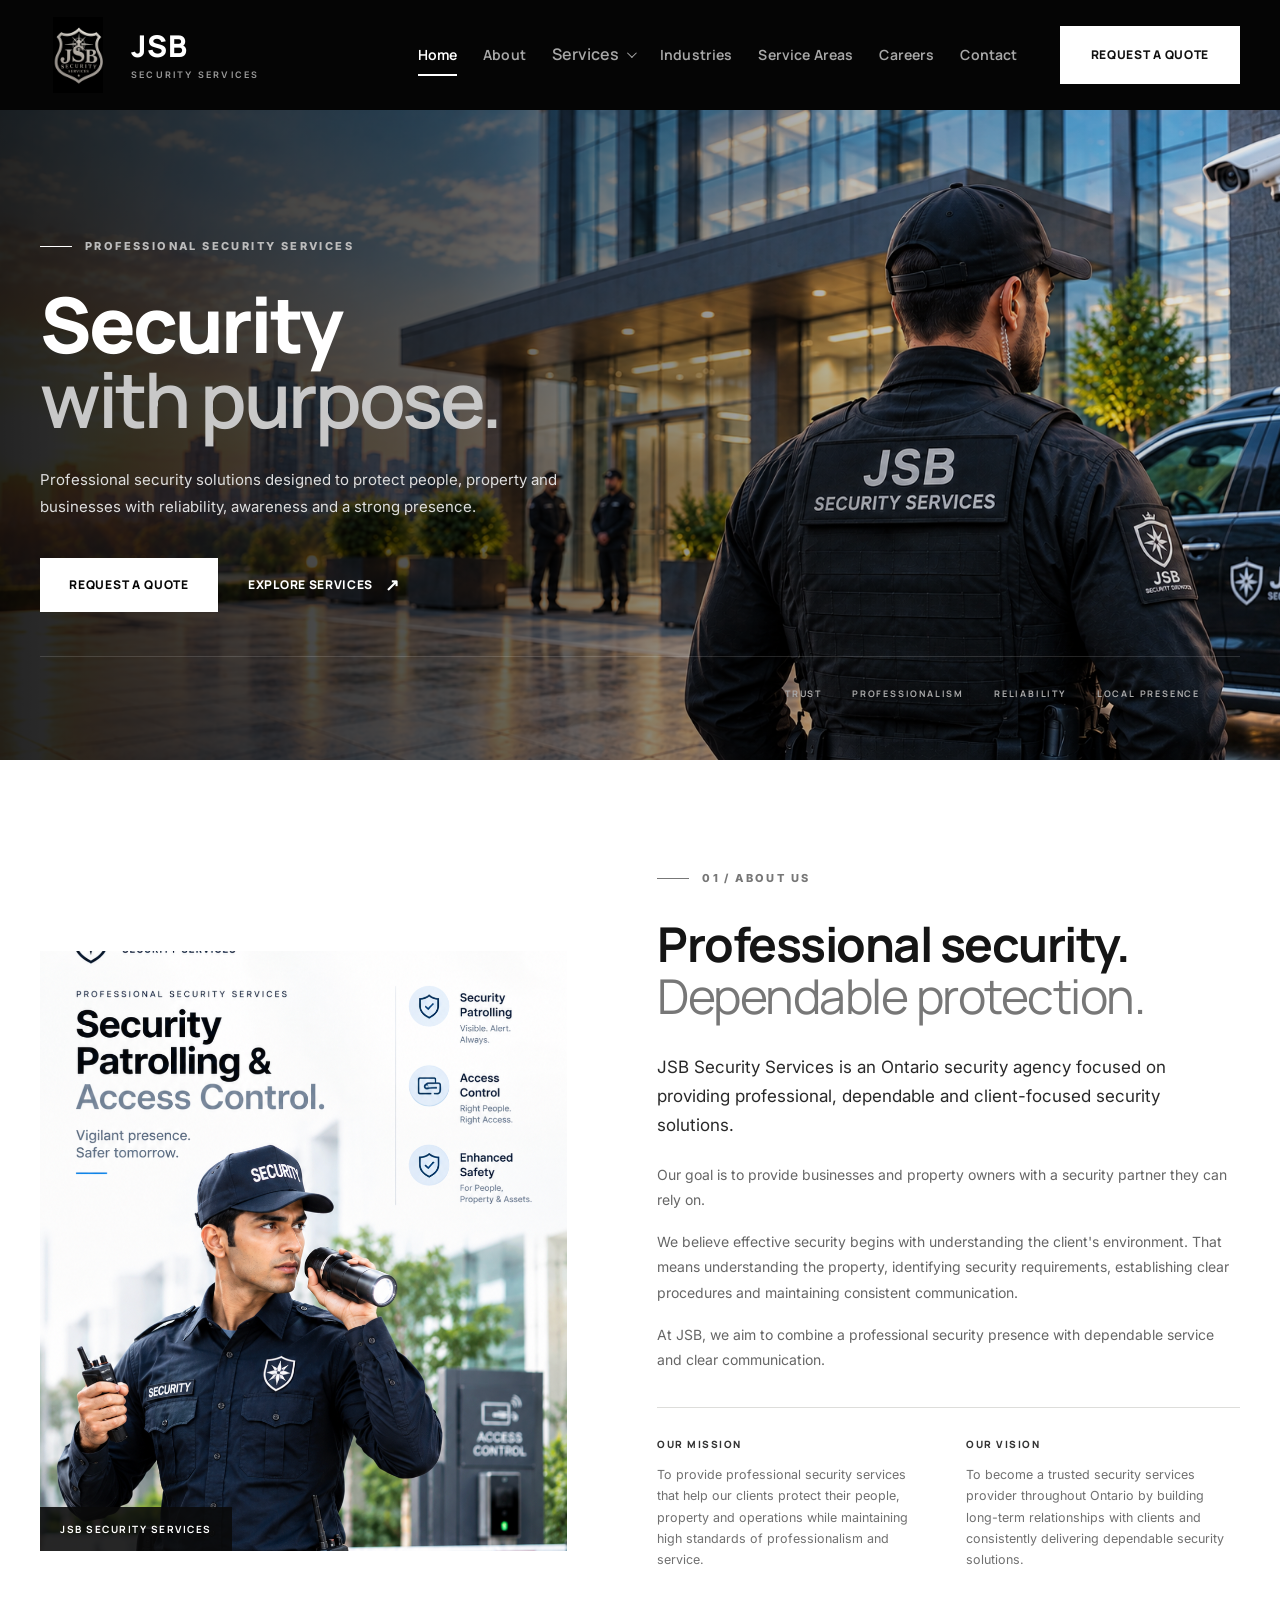
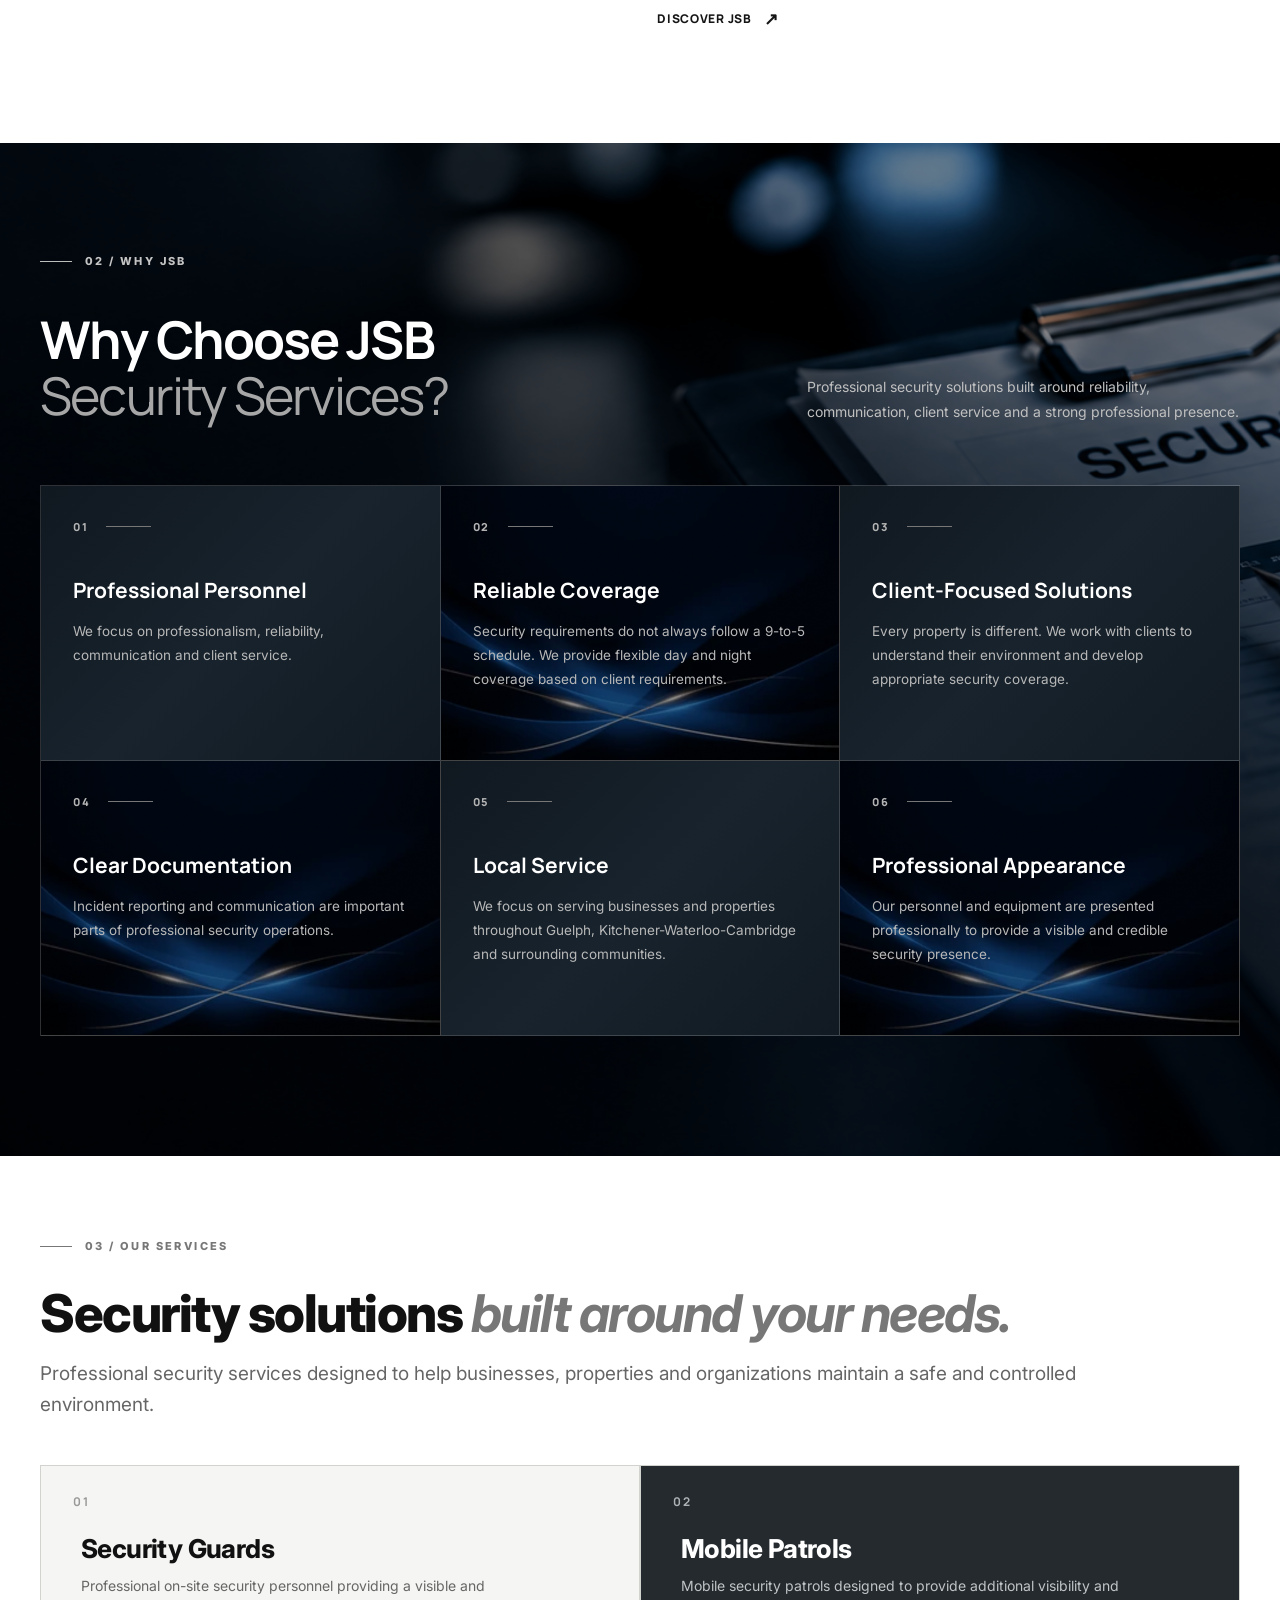
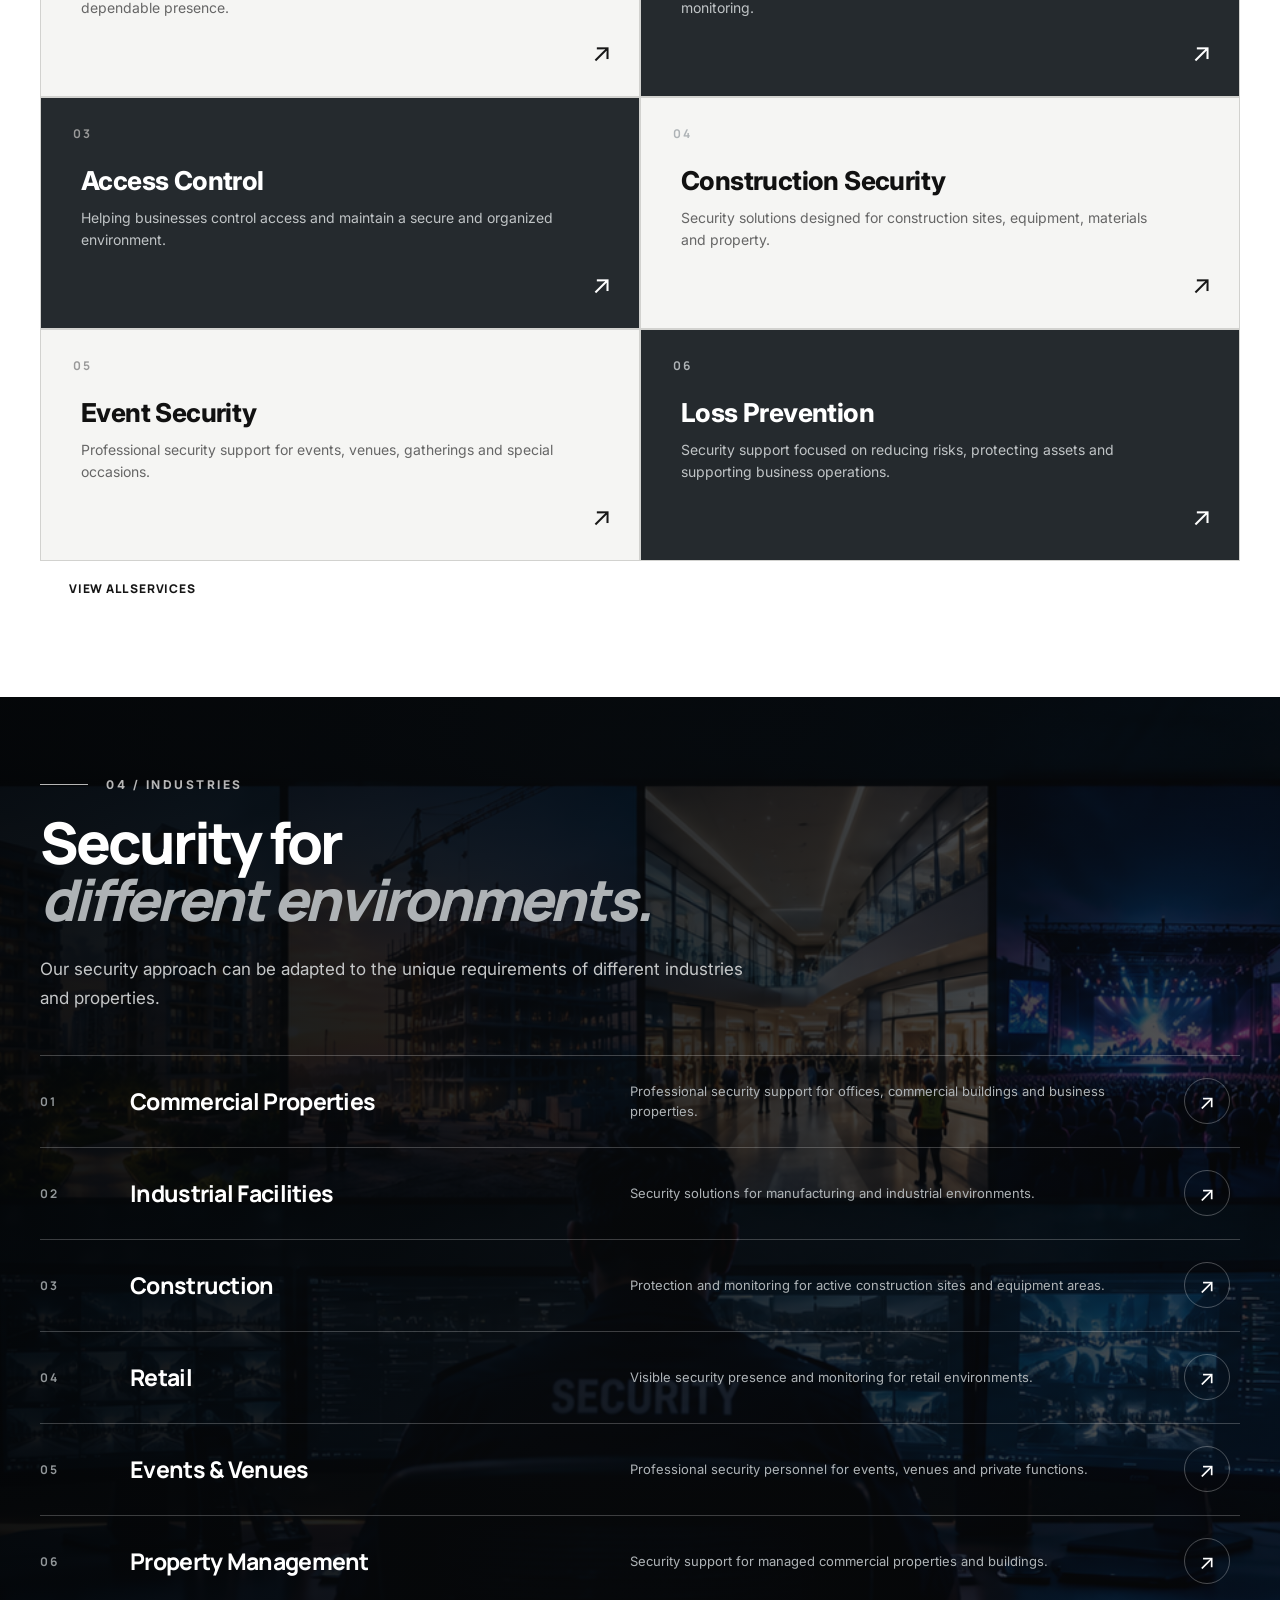
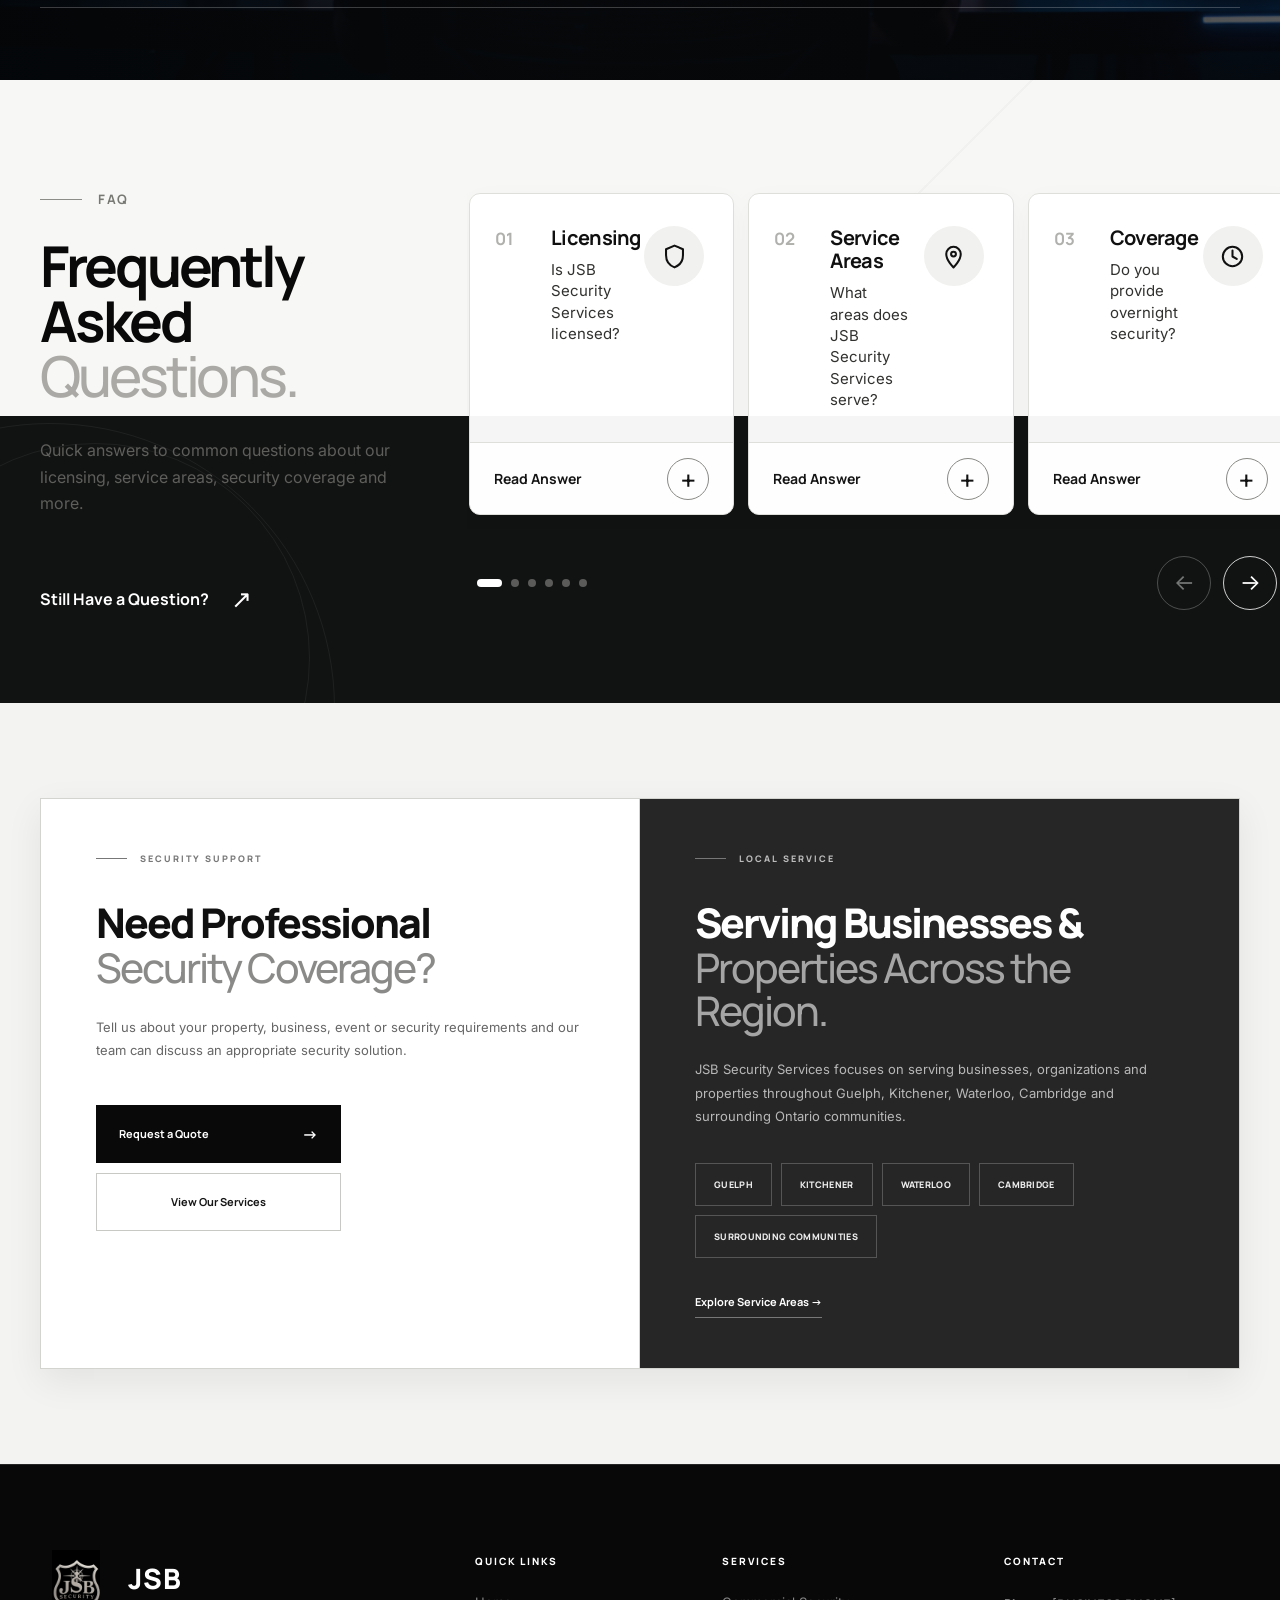
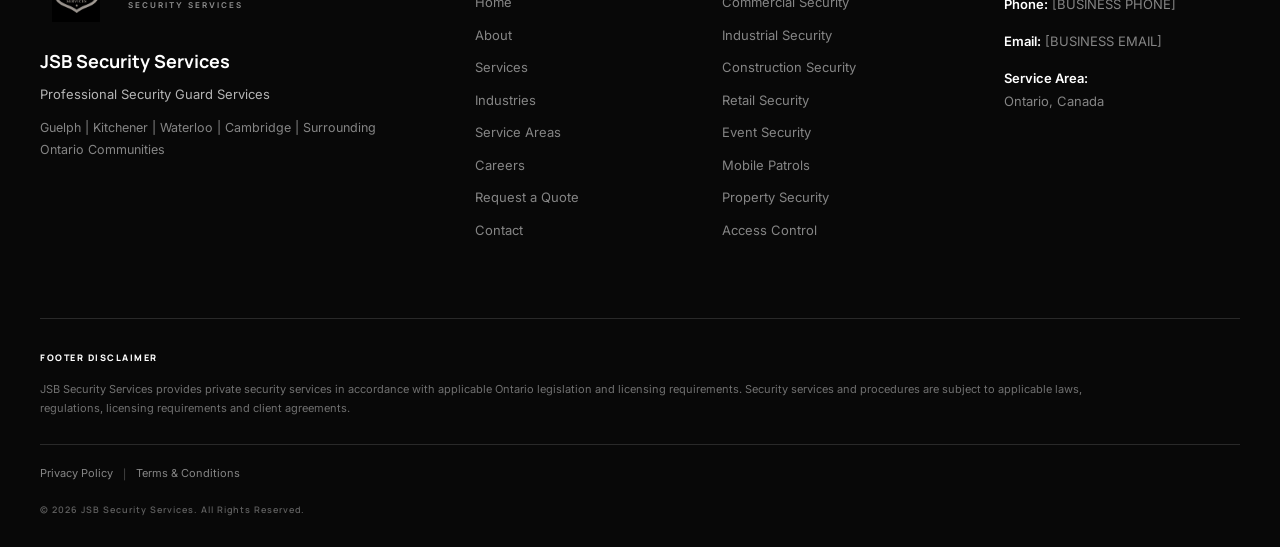
==== frontend/index.html @ 6f99d8d1 "Initial JSB Security Services website" ====
<!DOCTYPE html>
<html lang="en">
<head>
    <meta charset="UTF-8">
    <meta name="viewport" content="width=device-width, initial-scale=1.0">

    <title>JSB Security Services | Professional Security Solutions</title>

    <meta name="description"
        content="JSB Security Services provides professional, dependable and client-focused security solutions across Ontario.">

    <!-- Google Fonts -->
    <link rel="preconnect" href="https://fonts.googleapis.com">
    <link rel="preconnect" href="https://fonts.gstatic.com" crossorigin>

    <link href="https://fonts.googleapis.com/css2?family=Inter:wght@400;500;600;700&family=Manrope:wght@400;500;600;700;800&display=swap"
        rel="stylesheet">

    <!-- Main CSS -->
    <link rel="stylesheet" href="css/style.css">
</head>

<body class="home-page">

<!-- =========================================================
     HEADER
========================================================= -->

<header class="site-header">
    <div class="header-inner">

        <a href="index.html" class="brand">

            <img
                src="../Logo.jpeg"
                alt="JSB Security Services"
                class="brand-logo"
            >

            <div class="brand-copy">
                <strong>JSB</strong>
                <span>SECURITY SERVICES</span>
            </div>

        </a>

        <nav class="navigation">

            <a href="index.html" class="nav-link active">
                Home
            </a>

            <a href="about.html" class="nav-link">
                About
            </a>

            
<!-- =========================================
     SERVICES MEGA MENU — COMPLETE
========================================= -->
<div class="nav-services-mega" id="servicesMega">

    <button
        class="nav-link nav-services-trigger"
        id="servicesMegaTrigger"
        type="button"
        aria-expanded="false"
        aria-controls="servicesMegaMenu"
    >
        Services
        <span class="nav-services-chevron"></span>
    </button>

    <div
        class="services-mega-menu"
        id="servicesMegaMenu"
    >
        <div class="services-mega-inner">

            <!-- LEFT -->
            <div class="services-mega-list">

                <div class="services-mega-label">
                    OUR SERVICES
                </div>

                <a href="services.html#security-guards"
                   class="services-mega-item active"
                   data-service="guards">
                    Security Guards
                </a>

                <a href="services.html#mobile-patrol"
                   class="services-mega-item"
                   data-service="mobile">
                    Mobile Patrol
                </a>

                <a href="services.html#access-control"
                   class="services-mega-item"
                   data-service="access">
                    Access Control
                </a>

                <a href="services.html#cctv-monitoring"
                   class="services-mega-item"
                   data-service="cctv">
                    CCTV / Monitoring
                </a>

                <a href="services.html#loss-prevention"
                   class="services-mega-item"
                   data-service="loss">
                    Loss Prevention
                </a>

                <a href="services.html#construction-security"
                   class="services-mega-item"
                   data-service="construction">
                    Construction / Site Security
                </a>

                <a href="services.html#event-security"
                   class="services-mega-item"
                   data-service="event">
                    Event Security
                </a>

                <a href="services.html#commercial-industrial-security"
                   class="services-mega-item"
                   data-service="commercial">
                    Commercial / Industrial Security
                </a>

            </div>


            <!-- CENTER -->
            <div class="services-mega-details">

                <div class="services-mega-label">
                    EXPLORE
                </div>

                <a href="services.html#security-guards"
                   class="services-mega-title"
                   id="megaServiceTitleLink">

                    <span id="megaServiceTitle">
                        Security Guards
                    </span>

                    <b>→</b>
                </a>

                <p id="megaServiceDescription">
                    Professional on-site security personnel focused on
                    visibility, access awareness, incident reporting,
                    and a calm, professional presence.
                </p>

                <div class="services-mega-tags"
                     id="megaServiceTags">

                    <span>On-Site Security</span>
                    <span>Visibility</span>
                    <span>Incident Reporting</span>

                </div>

                <a href="services.html#security-guards"
                   class="services-mega-learn"
                   id="megaServiceLearn">

                    Learn More
                    <span>↗</span>

                </a>

            </div>


            <!-- RIGHT IMAGE -->
            <div class="services-mega-visual">

                <img
                    src="../guard.png"
                    alt="Security Guards"
                    id="megaServiceImage"
                    class="services-mega-image"
                >

                <div class="services-mega-image-shade"></div>

                <div class="services-mega-image-number"
                     id="megaServiceNumber">
                    01
                </div>

                <div class="services-mega-image-info">

                    <span>JSB SECURITY SERVICES</span>

                    <strong id="megaServiceImageTitle">
                        Security Guards
                    </strong>

                </div>

            </div>

        </div>
    </div>
</div>
            <a href="industries.html" class="nav-link">
                Industries
            </a>

            <a href="service-areas.html" class="nav-link">
                Service Areas
            </a>

            <a href="careers.html" class="nav-link">
                Careers
            </a>

            <a href="contact.html" class="nav-link">
                Contact
            </a>

        </nav>

        <a href="contact.html" class="quote-button">
            REQUEST A QUOTE
        </a>

    </div>
</header>


<!-- =========================================================
     HERO
========================================================= -->

<section
    class="hero"
    style="
        background-image: url('../Hero1%20img%20.png');
        background-size: cover;
        background-position: center center;
        background-repeat: no-repeat;
    "
>

    <div class="hero-overlay"></div>

    <div class="hero-content container">

        <div class="eyebrow light">
            <span></span>
            PROFESSIONAL SECURITY SERVICES
        </div>

        <h1>
            Security <em>with purpose.</em>
        </h1>

        <p class="hero-text">
            Professional security solutions designed to protect
            people, property and businesses with reliability,
            awareness and a strong presence.
        </p>

        <div class="hero-actions">

            <a href="contact.html" class="button button-white">
                Request a Quote
            </a>

            <a href="services.html" class="text-link light-link">
                Explore Services
                <span>↗</span>
            </a>

        </div>

    </div>

    <div class="hero-meta">

        <span>TRUST</span>
        <span>PROFESSIONALISM</span>
        <span>RELIABILITY</span>
        <span>LOCAL PRESENCE</span>

    </div>

</section>


<!-- =========================================================
     ABOUT JSB
========================================================= -->

<section class="home-about">

    <div class="container">

        <div class="home-about-grid">

            <!-- LEFT IMAGE -->

            <div class="home-about-image">

                <img
                    src="../about1 img.png"
                    alt="JSB Security Services professional security team"
                >

                <div class="about-image-label">
                    JSB SECURITY SERVICES
                </div>

            </div>


            <!-- RIGHT CONTENT -->

            <div class="home-about-content">

                <div class="eyebrow dark">
                    <span></span>
                    01 / ABOUT US
                </div>

                <h2>
                    Professional security.
                    <em>Dependable protection.</em>
                </h2>

                <p class="about-lead">
                    JSB Security Services is an Ontario security
                    agency focused on providing professional,
                    dependable and client-focused security solutions.
                </p>

                <p>
                    Our goal is to provide businesses and property
                    owners with a security partner they can rely on.
                </p>

                <p>
                    We believe effective security begins with
                    understanding the client's environment. That means
                    understanding the property, identifying security
                    requirements, establishing clear procedures and
                    maintaining consistent communication.
                </p>

                <p>
                    At JSB, we aim to combine a professional security
                    presence with dependable service and clear
                    communication.
                </p>


                <div class="about-details">

                    <div class="about-detail">

                        <span>OUR MISSION</span>

                        <p>
                            To provide professional security services
                            that help our clients protect their people,
                            property and operations while maintaining
                            high standards of professionalism and service.
                        </p>

                    </div>


                    <div class="about-detail">

                        <span>OUR VISION</span>

                        <p>
                            To become a trusted security services
                            provider throughout Ontario by building
                            long-term relationships with clients and
                            consistently delivering dependable security
                            solutions.
                        </p>

                    </div>

                </div>


                <a href="about.html" class="text-link dark-link">
                    Discover JSB
                    <span>↗</span>
                </a>

            </div>

        </div>

    </div>

</section>


<!-- =========================================================
     WHY CHOOSE JSB
========================================================= -->

<!-- =========================================================
     WHY JSB
========================================================= -->

<section class="why-jsb">

    <!-- Background image -->
    <div class="why-jsb-bg"></div>

    <!-- Dark overlay -->
    <div class="why-jsb-overlay"></div>

    <div class="container why-jsb-content">

        <!-- SECTION LABEL -->

        <div class="eyebrow dark">
            <span></span>
            02 / WHY JSB
        </div>


        <!-- SECTION HEADING -->

        <div class="why-jsb-heading">

            <div>
                <h2>
                    Why Choose JSB
                    <em>Security Services?</em>
                </h2>
            </div>

            <p>
                Professional security solutions built around
                reliability, communication, client service and
                a strong professional presence.
            </p>

        </div>


        <!-- WHY JSB CARDS -->

        <div class="why-jsb-grid">

            <div class="why-jsb-card">
                <div class="why-jsb-card-top">
                    <span class="why-jsb-number">01</span>
                    <span class="why-jsb-line"></span>
                </div>

                <h3>Professional Personnel</h3>

                <p>
                    We focus on professionalism, reliability,
                    communication and client service.
                </p>
            </div>


            <div class="why-jsb-card">
                <div class="why-jsb-card-top">
                    <span class="why-jsb-number">02</span>
                    <span class="why-jsb-line"></span>
                </div>

                <h3>Reliable Coverage</h3>

                <p>
                    Security requirements do not always follow
                    a 9-to-5 schedule. We provide flexible day
                    and night coverage based on client requirements.
                </p>
            </div>


            <div class="why-jsb-card">
                <div class="why-jsb-card-top">
                    <span class="why-jsb-number">03</span>
                    <span class="why-jsb-line"></span>
                </div>

                <h3>Client-Focused Solutions</h3>

                <p>
                    Every property is different. We work with
                    clients to understand their environment and
                    develop appropriate security coverage.
                </p>
            </div>


            <div class="why-jsb-card">
                <div class="why-jsb-card-top">
                    <span class="why-jsb-number">04</span>
                    <span class="why-jsb-line"></span>
                </div>

                <h3>Clear Documentation</h3>

                <p>
                    Incident reporting and communication are
                    important parts of professional security
                    operations.
                </p>
            </div>


            <div class="why-jsb-card">
                <div class="why-jsb-card-top">
                    <span class="why-jsb-number">05</span>
                    <span class="why-jsb-line"></span>
                </div>

                <h3>Local Service</h3>

                <p>
                    We focus on serving businesses and properties
                    throughout Guelph, Kitchener-Waterloo-Cambridge
                    and surrounding communities.
                </p>
            </div>


            <div class="why-jsb-card">
                <div class="why-jsb-card-top">
                    <span class="why-jsb-number">06</span>
                    <span class="why-jsb-line"></span>
                </div>

                <h3>Professional Appearance</h3>

                <p>
                    Our personnel and equipment are presented
                    professionally to provide a visible and
                    credible security presence.
                </p>
            </div>

        </div>

    </div>

</section>
<!-- =========================================================
     SERVICES
========================================================= -->

<section class="services section">

    <div class="container">

        <div class="eyebrow dark">
            <span></span>
            03 / OUR SERVICES
        </div>


        <div class="section-heading">

            <h2>
                Security solutions
                <em>built around your needs.</em>
            </h2>

            <p>
                Professional security services designed to help
                businesses, properties and organizations maintain
                a safe and controlled environment.
            </p>

        </div>


        <div class="services-list">


            <!-- SERVICE 01 -->

            <a href="services.html" class="service-row">

                <div class="service-number">
                    01
                </div>

                <div class="service-content">

                    <h3>
                        Security Guards
                    </h3>

                    <p>
                        Professional on-site security personnel
                        providing a visible and dependable presence.
                    </p>

                </div>

                <div class="service-arrow">
                    ↗
                </div>

            </a>


            <!-- SERVICE 02 -->

            <a href="services.html" class="service-row">

                <div class="service-number">
                    02
                </div>

                <div class="service-content">

                    <h3>
                        Mobile Patrols
                    </h3>

                    <p>
                        Mobile security patrols designed to provide
                        additional visibility and monitoring.
                    </p>

                </div>

                <div class="service-arrow">
                    ↗
                </div>

            </a>


            <!-- SERVICE 03 -->

            <a href="services.html" class="service-row">

                <div class="service-number">
                    03
                </div>

                <div class="service-content">

                    <h3>
                        Access Control
                    </h3>

                    <p>
                        Helping businesses control access and maintain
                        a secure and organized environment.
                    </p>

                </div>

                <div class="service-arrow">
                    ↗
                </div>

            </a>


            <!-- SERVICE 04 -->

            <a href="services.html" class="service-row">

                <div class="service-number">
                    04
                </div>

                <div class="service-content">

                    <h3>
                        Construction Security
                    </h3>

                    <p>
                        Security solutions designed for construction
                        sites, equipment, materials and property.
                    </p>

                </div>

                <div class="service-arrow">
                    ↗
                </div>

            </a>


            <!-- SERVICE 05 -->

            <a href="services.html" class="service-row">

                <div class="service-number">
                    05
                </div>

                <div class="service-content">

                    <h3>
                        Event Security
                    </h3>

                    <p>
                        Professional security support for events,
                        venues, gatherings and special occasions.
                    </p>

                </div>

                <div class="service-arrow">
                    ↗
                </div>

            </a>


            <!-- SERVICE 06 -->

            <a href="services.html" class="service-row">

                <div class="service-number">
                    06
                </div>

                <div class="service-content">

                    <h3>
                        Loss Prevention
                    </h3>

                    <p>
                        Security support focused on reducing risks,
                        protecting assets and supporting business
                        operations.
                    </p>

                </div>

                <div class="service-arrow">
                    ↗
                </div>

            </a>


        </div>


        <div class="services-bottom">

            <a href="services.html" class="button button-dark">
                View All Services
            </a>

        </div>

    </div>

</section>


<!-- =========================================================
     INDUSTRIES
========================================================= -->

<!-- =========================================================
     INDUSTRIES
========================================================= -->

<section class="industries-premium">

    <div class="industries-premium-bg"></div>
    <div class="industries-premium-overlay"></div>

    <div class="container industries-premium-content">

        <!-- TOP INTRO -->

        <div class="industries-premium-intro">

            <div class="eyebrow industries-premium-eyebrow">
                <span></span>
                04 / INDUSTRIES
            </div>

            <h2>
                Security for
                <em>different environments.</em>
            </h2>

            <p>
                Our security approach can be adapted to the unique
                requirements of different industries and properties.
            </p>

        </div>


        <!-- INDUSTRY ROWS -->

        <div class="industries-premium-list">

            <!-- 01 -->

            <a href="industries.html" class="industry-premium-row">

                <span class="industry-premium-number">01</span>

                <div class="industry-premium-main">
                    <h3>Commercial Properties</h3>

                    <p>
                        Professional security support for offices,
                        commercial buildings and business properties.
                    </p>
                </div>

                <span class="industry-premium-arrow">↗</span>

            </a>


            <!-- 02 -->

            <a href="industries.html" class="industry-premium-row">

                <span class="industry-premium-number">02</span>

                <div class="industry-premium-main">
                    <h3>Industrial Facilities</h3>

                    <p>
                        Security solutions for manufacturing and
                        industrial environments.
                    </p>
                </div>

                <span class="industry-premium-arrow">↗</span>

            </a>


            <!-- 03 -->

            <a href="industries.html" class="industry-premium-row">

                <span class="industry-premium-number">03</span>

                <div class="industry-premium-main">
                    <h3>Construction</h3>

                    <p>
                        Protection and monitoring for active
                        construction sites and equipment areas.
                    </p>
                </div>

                <span class="industry-premium-arrow">↗</span>

            </a>


            <!-- 04 -->

            <a href="industries.html" class="industry-premium-row">

                <span class="industry-premium-number">04</span>

                <div class="industry-premium-main">
                    <h3>Retail</h3>

                    <p>
                        Visible security presence and monitoring
                        for retail environments.
                    </p>
                </div>

                <span class="industry-premium-arrow">↗</span>

            </a>


            <!-- 05 -->

            <a href="industries.html" class="industry-premium-row">

                <span class="industry-premium-number">05</span>

                <div class="industry-premium-main">
                    <h3>Events &amp; Venues</h3>

                    <p>
                        Professional security personnel for events,
                        venues and private functions.
                    </p>
                </div>

                <span class="industry-premium-arrow">↗</span>

            </a>


            <!-- 06 -->

            <a href="industries.html" class="industry-premium-row">

                <span class="industry-premium-number">06</span>

                <div class="industry-premium-main">
                    <h3>Property Management</h3>

                    <p>
                        Security support for managed commercial
                        properties and buildings.
                    </p>
                </div>

                <span class="industry-premium-arrow">↗</span>

            </a>

        </div>

    </div>

</section>

<!-- =========================================================
     FAQ SECTION
========================================================= -->

<section class="home-faq-section" id="faq">

    <!-- Decorative background -->
    <div class="home-faq-bg-line home-faq-bg-line-one"></div>
    <div class="home-faq-bg-line home-faq-bg-line-two"></div>

    <div class="container home-faq-layout">


        <!-- =================================================
             LEFT CONTENT
        ================================================== -->

        <div class="home-faq-intro">

            <div class="home-faq-eyebrow">
                <span></span>
                FAQ
            </div>

            <h2>
                Frequently Asked
                <em>Questions.</em>
            </h2>

            <p>
                Quick answers to common questions about our licensing,
                service areas, security coverage and more.
            </p>

            <a href="contact.html" class="home-faq-contact-link">
                Still Have a Question?
                <span>↗</span>
            </a>

        </div>


        <!-- =================================================
             RIGHT FAQ SLIDER
        ================================================== -->

        <div class="home-faq-content">

            <div class="home-faq-viewport">

                <div class="home-faq-track" id="homeFaqTrack">


                    <!-- ================= FAQ 01 ================= -->

                    <article class="home-faq-card">

                        <div class="home-faq-card-top">

                            <span class="home-faq-number">
                                01
                            </span>

                            <div class="home-faq-title-wrap">

                                <h3>Licensing</h3>

                                <p>
                                    Is JSB Security Services licensed?
                                </p>

                            </div>

                            <div class="home-faq-icon">

                                <svg viewBox="0 0 24 24" aria-hidden="true">
                                    <path d="M12 3L19 6V11C19 15.5 16.2 19.4 12 21C7.8 19.4 5 15.5 5 11V6L12 3Z"/>
                                </svg>

                            </div>

                        </div>


                        <div class="home-faq-answer">

                            <p>
                                Yes. JSB Security Services operates as an
                                Ontario-licensed security agency.
                            </p>

                            <div class="home-faq-note">

                                <span>i</span>

                                <em>
                                    Current agency licence information will be
                                    added after the exact licence details have
                                    been verified.
                                </em>

                            </div>

                        </div>


                        <button
                            class="home-faq-toggle"
                            type="button"
                            aria-expanded="false"
                        >
                            <span>Read Answer</span>
                            <b>+</b>
                        </button>

                    </article>



                    <!-- ================= FAQ 02 ================= -->

                    <article class="home-faq-card">

                        <div class="home-faq-card-top">

                            <span class="home-faq-number">
                                02
                            </span>

                            <div class="home-faq-title-wrap">

                                <h3>Service Areas</h3>

                                <p>
                                    What areas does JSB Security Services serve?
                                </p>

                            </div>

                            <div class="home-faq-icon">

                                <svg viewBox="0 0 24 24" aria-hidden="true">
                                    <path d="M12 21S18 15.5 18 10A6 6 0 1 0 6 10C6 15.5 12 21 12 21Z"/>
                                    <circle cx="12" cy="10" r="2"/>
                                </svg>

                            </div>

                        </div>


                        <div class="home-faq-answer">

                            <p>
                                We primarily serve Guelph,
                                Kitchener-Waterloo-Cambridge and surrounding
                                communities, with additional locations
                                considered based on requirements and availability.
                            </p>

                        </div>


                        <button
                            class="home-faq-toggle"
                            type="button"
                            aria-expanded="false"
                        >
                            <span>Read Answer</span>
                            <b>+</b>
                        </button>

                    </article>



                    <!-- ================= FAQ 03 ================= -->

                    <article class="home-faq-card">

                        <div class="home-faq-card-top">

                            <span class="home-faq-number">
                                03
                            </span>

                            <div class="home-faq-title-wrap">

                                <h3>Coverage</h3>

                                <p>
                                    Do you provide overnight security?
                                </p>

                            </div>

                            <div class="home-faq-icon">

                                <svg viewBox="0 0 24 24" aria-hidden="true">
                                    <circle cx="12" cy="12" r="8"/>
                                    <path d="M12 7V12L15.5 14"/>
                                </svg>

                            </div>

                        </div>


                        <div class="home-faq-answer">

                            <p>
                                Yes. Day and overnight security coverage can
                                be arranged based on the client's requirements.
                            </p>

                        </div>


                        <button
                            class="home-faq-toggle"
                            type="button"
                            aria-expanded="false"
                        >
                            <span>Read Answer</span>
                            <b>+</b>
                        </button>

                    </article>



                    <!-- ================= FAQ 04 ================= -->

                    <article class="home-faq-card">

                        <div class="home-faq-card-top">

                            <span class="home-faq-number">
                                04
                            </span>

                            <div class="home-faq-title-wrap">

                                <h3>Construction</h3>

                                <p>
                                    Can JSB provide security for a construction site?
                                </p>

                            </div>

                            <div class="home-faq-icon">

                                <svg viewBox="0 0 24 24" aria-hidden="true">
                                    <path d="M4 20H20"/>
                                    <path d="M6 20V10L12 5L18 10V20"/>
                                    <path d="M9 20V14H15V20"/>
                                </svg>

                            </div>

                        </div>


                        <div class="home-faq-answer">

                            <p>
                                Yes. Construction-site security can include
                                site monitoring, patrols, access monitoring
                                and incident documentation.
                            </p>

                        </div>


                        <button
                            class="home-faq-toggle"
                            type="button"
                            aria-expanded="false"
                        >
                            <span>Read Answer</span>
                            <b>+</b>
                        </button>

                    </article>



                    <!-- ================= FAQ 05 ================= -->

                    <article class="home-faq-card">

                        <div class="home-faq-card-top">

                            <span class="home-faq-number">
                                05
                            </span>

                            <div class="home-faq-title-wrap">

                                <h3>Event Security</h3>

                                <p>
                                    Do you provide event security?
                                </p>

                            </div>

                            <div class="home-faq-icon">

                                <svg viewBox="0 0 24 24" aria-hidden="true">
                                    <path d="M5 20V10"/>
                                    <path d="M19 20V10"/>
                                    <path d="M3 10H21"/>
                                    <path d="M7 10V6"/>
                                    <path d="M17 10V6"/>
                                    <path d="M7 6H17"/>
                                </svg>

                            </div>

                        </div>


                        <div class="home-faq-answer">

                            <p>
                                Yes. JSB can provide professional security
                                personnel for events and venues based on the
                                event's requirements.
                            </p>

                        </div>


                        <button
                            class="home-faq-toggle"
                            type="button"
                            aria-expanded="false"
                        >
                            <span>Read Answer</span>
                            <b>+</b>
                        </button>

                    </article>



                    <!-- ================= FAQ 06 ================= -->

                    <article class="home-faq-card">

                        <div class="home-faq-card-top">

                            <span class="home-faq-number">
                                06
                            </span>

                            <div class="home-faq-title-wrap">

                                <h3>Guard Coverage</h3>

                                <p>
                                    Can I request a specific number of guards?
                                </p>

                            </div>

                            <div class="home-faq-icon">

                                <svg viewBox="0 0 24 24" aria-hidden="true">
                                    <circle cx="9" cy="8" r="3"/>
                                    <circle cx="16" cy="9" r="2.5"/>
                                    <path d="M3.5 19C4 15.5 6 13.5 9 13.5C12 13.5 14 15.5 14.5 19"/>
                                    <path d="M14 14C17 13.5 19.5 15 20 18"/>
                                </svg>

                            </div>

                        </div>


                        <div class="home-faq-answer">

                            <p>
                                Yes. Tell us the size and nature of the
                                site/event, operating hours and your requirements
                                so we can discuss appropriate coverage.
                            </p>

                        </div>


                        <button
                            class="home-faq-toggle"
                            type="button"
                            aria-expanded="false"
                        >
                            <span>Read Answer</span>
                            <b>+</b>
                        </button>

                    </article>



                    <!-- ================= FAQ 07 ================= -->

                    <article class="home-faq-card">

                        <div class="home-faq-card-top">

                            <span class="home-faq-number">
                                07
                            </span>

                            <div class="home-faq-title-wrap">

                                <h3>Quotes</h3>

                                <p>
                                    How do I get a quote?
                                </p>

                            </div>

                            <div class="home-faq-icon">

                                <svg viewBox="0 0 24 24" aria-hidden="true">
                                    <path d="M5 4H19V20H5Z"/>
                                    <path d="M8 8H16"/>
                                    <path d="M8 12H16"/>
                                    <path d="M8 16H13"/>
                                </svg>

                            </div>

                        </div>


                        <div class="home-faq-answer">

                            <p>
                                Complete our online quote form or contact JSB directly.
                            </p>

                        </div>


                        <button
                            class="home-faq-toggle"
                            type="button"
                            aria-expanded="false"
                        >
                            <span>Read Answer</span>
                            <b>+</b>
                        </button>

                    </article>



                    <!-- ================= FAQ 08 ================= -->

                    <article class="home-faq-card">

                        <div class="home-faq-card-top">

                            <span class="home-faq-number">
                                08
                            </span>

                            <div class="home-faq-title-wrap">

                                <h3>Security Guards</h3>

                                <p>
                                    Are your security guards licensed?
                                </p>

                            </div>

                            <div class="home-faq-icon">

                                <svg viewBox="0 0 24 24" aria-hidden="true">
                                    <path d="M12 3L19 6V11C19 15.5 16.2 19.4 12 21C7.8 19.4 5 15.5 5 11V6L12 3Z"/>
                                    <path d="M9 12L11 14L15 10"/>
                                </svg>

                            </div>

                        </div>


                        <div class="home-faq-answer">

                            <p>
                                JSB only deploys security personnel who meet
                                applicable Ontario licensing requirements.
                            </p>

                        </div>


                        <button
                            class="home-faq-toggle"
                            type="button"
                            aria-expanded="false"
                        >
                            <span>Read Answer</span>
                            <b>+</b>
                        </button>

                    </article>


                </div>
            </div>


            <!-- =================================================
                 SLIDER CONTROLS
            ================================================== -->

            <div class="home-faq-controls">

                <div
                    class="home-faq-dots"
                    id="homeFaqDots"
                ></div>


                <div class="home-faq-arrows">

                    <button
                        class="home-faq-arrow"
                        id="homeFaqPrev"
                        type="button"
                        aria-label="Previous FAQs"
                    >
                        ←
                    </button>

                    <button
                        class="home-faq-arrow"
                        id="homeFaqNext"
                        type="button"
                        aria-label="Next FAQs"
                    >
                        →
                    </button>

                </div>

            </div>

        </div>

    </div>

</section>
<!-- =========================================================
     SECURITY SUPPORT + LOCAL SERVICE
========================================================= -->

<section class="home-support-service">

    <div class="container">

        <div class="home-support-service-grid">


            <!-- =================================================
                 LEFT — SECURITY SUPPORT
            ================================================== -->

            <div class="home-support-column">

                <div class="home-combined-eyebrow">
                    <span></span>
                    SECURITY SUPPORT
                </div>


                <h2>
                    Need Professional
                    <em>Security Coverage?</em>
                </h2>


                <p>
                    Tell us about your property, business, event or security
                    requirements and our team can discuss an appropriate
                    security solution.
                </p>


                <div class="home-support-actions">

                    <a href="contact.html" class="home-support-primary">

                        <span>
                            Request a Quote
                        </span>

                        <span class="home-button-arrow">
                            →
                        </span>

                    </a>


                    <a href="services.html" class="home-support-secondary">
                        View Our Services
                    </a>

                </div>

            </div>



            <!-- =================================================
                 RIGHT — LOCAL SERVICE
            ================================================== -->

            <div class="home-local-column">

                <div class="home-combined-eyebrow">
                    <span></span>
                    LOCAL SERVICE
                </div>


                <h2>
                    Serving Businesses &amp;
                    <em>Properties Across the Region.</em>
                </h2>


                <p>
                    JSB Security Services focuses on serving businesses,
                    organizations and properties throughout Guelph,
                    Kitchener, Waterloo, Cambridge and surrounding Ontario
                    communities.
                </p>


                <div class="home-local-locations">

                    <span>Guelph</span>

                    <span>Kitchener</span>

                    <span>Waterloo</span>

                    <span>Cambridge</span>

                    <span>Surrounding Communities</span>

                </div>


                <a href="service-areas.html" class="home-local-link">
                    Explore Service Areas →
                </a>

            </div>


        </div>

    </div>

</section>


<!-- =========================================================
     FOOTER
========================================================= -->



<footer class="site-footer">

    <div class="container">

        <div class="footer-grid">

            <!-- BRAND / COMPANY -->

            <div class="footer-brand-block">

                <a href="index.html" class="footer-logo">

                    <img
                        src="../Logo.jpeg"
                        alt="JSB Security Services"
                        class="footer-logo-image"
                    >

                    <div class="footer-logo-text">
                        <strong>JSB</strong>
                        <span>SECURITY SERVICES</span>
                    </div>

                </a>

                <h3 class="footer-company-title">
                    JSB Security Services
                </h3>

                <p class="footer-service-title">
                    Professional Security Guard Services
                </p>

                <p class="footer-description">
                    Guelph | Kitchener | Waterloo | Cambridge |
                    Surrounding Ontario Communities
                </p>

            </div>


            <!-- QUICK LINKS -->

            <div class="footer-column">

                <h4>QUICK LINKS</h4>

                <a href="index.html">Home</a>

                <a href="about.html">About</a>

                <a href="services.html">Services</a>

                <a href="industries.html">Industries</a>

                <a href="service-areas.html">Service Areas</a>

                <a href="careers.html">Careers</a>

                <a href="contact.html">Request a Quote</a>

                <a href="contact.html">Contact</a>

            </div>


            <!-- SERVICES -->

            <div class="footer-column">

                <h4>SERVICES</h4>

                <a href="services.html">
                    Commercial Security
                </a>

                <a href="services.html">
                    Industrial Security
                </a>

                <a href="services.html">
                    Construction Security
                </a>

                <a href="services.html">
                    Retail Security
                </a>

                <a href="services.html">
                    Event Security
                </a>

                <a href="services.html">
                    Mobile Patrols
                </a>

                <a href="services.html">
                    Property Security
                </a>

                <a href="services.html">
                    Access Control
                </a>

            </div>


            <!-- CONTACT -->

            <div class="footer-column footer-contact">

                <h4>CONTACT</h4>

                <p>
                    <strong>Phone:</strong>
                    <a href="tel:[BUSINESS-PHONE]">
                        [BUSINESS PHONE]
                    </a>
                </p>

                <p>
                    <strong>Email:</strong>
                    <a href="mailto:[BUSINESS-EMAIL]">
                        [BUSINESS EMAIL]
                    </a>
                </p>

                <p>
                    <strong>Service Area:</strong><br>
                    Ontario, Canada
                </p>

            </div>

        </div>


        <!-- =====================================================
             FOOTER DISCLAIMER
        ====================================================== -->

        <div class="footer-disclaimer">

            <h4>FOOTER DISCLAIMER</h4>

            <blockquote>
                JSB Security Services provides private security
                services in accordance with applicable Ontario
                legislation and licensing requirements. Security
                services and procedures are subject to applicable
                laws, regulations, licensing requirements and
                client agreements.
            </blockquote>

        </div>


        <!-- =====================================================
             FOOTER LEGAL LINKS
        ====================================================== -->

        <div class="footer-legal">

            <div class="footer-legal-links">

                <a href="privacy-policy.html">
                    Privacy Policy
                </a>

                <span>|</span>

                <a href="terms-conditions.html">
                    Terms &amp; Conditions
                </a>

            </div>

        </div>


        <!-- =====================================================
             FOOTER BOTTOM
        ====================================================== -->

        <div class="footer-bottom">

            <span>
                © 2026 JSB Security Services. All Rights Reserved.
            </span>

        </div>

    </div>

</footer>
<script>
document.addEventListener("DOMContentLoaded", function () {

    const faqTrack = document.getElementById("homeFaqTrack");
    const faqViewport = document.querySelector(".home-faq-viewport");
    const faqCards = Array.from(document.querySelectorAll(".home-faq-card"));
    const prevBtn = document.getElementById("homeFaqPrev");
    const nextBtn = document.getElementById("homeFaqNext");
    const dotsWrap = document.getElementById("homeFaqDots");

    if (
        !faqTrack ||
        !faqViewport ||
        !faqCards.length ||
        !prevBtn ||
        !nextBtn ||
        !dotsWrap
    ) return;

    let currentIndex = 0;
    let faqAutoPlay = null;
    const autoPlayDelay = 5000;

    /* =========================
       VISIBLE CARDS
    ========================= */

    function getVisibleCards() {
        if (window.innerWidth <= 700) return 1;
        if (window.innerWidth <= 1050) return 2;
        return 3;
    }

    /* =========================
       TRACK GAP
    ========================= */

    function getGap() {
        const styles = window.getComputedStyle(faqTrack);

        return (
            parseFloat(styles.columnGap) ||
            parseFloat(styles.gap) ||
            0
        );
    }

    /* =========================
       MAX INDEX
    ========================= */

    function getMaxIndex() {
        return Math.max(
            0,
            faqCards.length - getVisibleCards()
        );
    }

    /* =========================
       UPDATE SLIDER
    ========================= */

    function updateFaqSlider() {

        const cardWidth =
            faqCards[0].getBoundingClientRect().width;

        const gap = getGap();
        const maxIndex = getMaxIndex();

        if (currentIndex > maxIndex) {
            currentIndex = 0;
        }

        if (currentIndex < 0) {
            currentIndex = maxIndex;
        }

        const move =
            currentIndex * (cardWidth + gap);

        faqTrack.style.transform =
            `translate3d(-${move}px, 0, 0)`;

        updateDots();
    }

    /* =========================
       DOTS
    ========================= */

    function createDots() {

        dotsWrap.innerHTML = "";

        const totalDots =
            getMaxIndex() + 1;

        for (let i = 0; i < totalDots; i++) {

            const dot =
                document.createElement("button");

            dot.type = "button";
            dot.className = "home-faq-dot";

            dot.setAttribute(
                "aria-label",
                `Go to FAQ slide ${i + 1}`
            );

            dot.addEventListener("click", function () {

                currentIndex = i;

                closeAllAnswers();
                updateFaqSlider();
                restartFaqAutoPlay();

            });

            dotsWrap.appendChild(dot);
        }

        updateDots();
    }

    function updateDots() {

        const dots =
            dotsWrap.querySelectorAll(".home-faq-dot");

        dots.forEach((dot, index) => {

            dot.classList.toggle(
                "active",
                index === currentIndex
            );

        });
    }

    /* =========================
       CLOSE ALL ANSWERS
    ========================= */

    function closeAllAnswers() {

        faqCards.forEach(card => {

            card.classList.remove("active");

            const btn =
                card.querySelector(".home-faq-toggle");

            if (!btn) return;

            btn.setAttribute(
                "aria-expanded",
                "false"
            );

            const label =
                btn.querySelector("span");

            const symbol =
                btn.querySelector("b");

            if (label) {
                label.textContent = "Read Answer";
            }

            if (symbol) {
                symbol.textContent = "+";
            }

        });
    }

    /* =========================
       NEXT SLIDE
    ========================= */

    function nextSlide() {

        const maxIndex = getMaxIndex();

        closeAllAnswers();

        if (currentIndex >= maxIndex) {
            currentIndex = 0;
        } else {
            currentIndex++;
        }

        updateFaqSlider();
    }

    /* =========================
       PREVIOUS SLIDE
    ========================= */

    function previousSlide() {

        const maxIndex = getMaxIndex();

        closeAllAnswers();

        if (currentIndex <= 0) {
            currentIndex = maxIndex;
        } else {
            currentIndex--;
        }

        updateFaqSlider();
    }

    /* =========================
       AUTOPLAY
    ========================= */

    function startFaqAutoPlay() {

        stopFaqAutoPlay();

        faqAutoPlay = setInterval(function () {

            const openedCard =
                document.querySelector(
                    ".home-faq-card.active"
                );

            if (!openedCard) {
                nextSlide();
            }

        }, autoPlayDelay);
    }

    function stopFaqAutoPlay() {

        if (faqAutoPlay) {

            clearInterval(faqAutoPlay);

            faqAutoPlay = null;
        }
    }

    function restartFaqAutoPlay() {

        stopFaqAutoPlay();
        startFaqAutoPlay();
    }

    /* =========================
       NEXT / PREVIOUS BUTTONS
    ========================= */

    nextBtn.addEventListener("click", function () {

        nextSlide();
        restartFaqAutoPlay();

    });

    prevBtn.addEventListener("click", function () {

        previousSlide();
        restartFaqAutoPlay();

    });

    /* =========================
       READ ANSWER
    ========================= */

    faqCards.forEach(card => {

        const faqToggle =
            card.querySelector(".home-faq-toggle");

        if (!faqToggle) return;

        faqToggle.addEventListener(
            "click",
            function () {

                const isOpen =
                    card.classList.contains("active");

                closeAllAnswers();

                if (!isOpen) {

                    card.classList.add("active");

                    faqToggle.setAttribute(
                        "aria-expanded",
                        "true"
                    );

                    const label =
                        faqToggle.querySelector("span");

                    const symbol =
                        faqToggle.querySelector("b");

                    if (label) {
                        label.textContent =
                            "Close Answer";
                    }

                    if (symbol) {
                        symbol.textContent = "−";
                    }

                    stopFaqAutoPlay();

                } else {

                    startFaqAutoPlay();

                }

            }
        );

    });

    /* =========================
       PAUSE ON HOVER
    ========================= */

    faqViewport.addEventListener(
        "mouseenter",
        stopFaqAutoPlay
    );

    faqViewport.addEventListener(
        "mouseleave",
        function () {

            const openedCard =
                document.querySelector(
                    ".home-faq-card.active"
                );

            if (!openedCard) {
                startFaqAutoPlay();
            }

        }
    );

    /* =========================
       BROWSER TAB
    ========================= */

    document.addEventListener(
        "visibilitychange",
        function () {

            if (document.hidden) {

                stopFaqAutoPlay();

            } else {

                const openedCard =
                    document.querySelector(
                        ".home-faq-card.active"
                    );

                if (!openedCard) {
                    startFaqAutoPlay();
                }

            }

        }
    );

    /* =========================
       RESPONSIVE
    ========================= */

    let resizeTimer;

    window.addEventListener(
        "resize",
        function () {

            clearTimeout(resizeTimer);

            resizeTimer = setTimeout(
                function () {

                    const maxIndex =
                        getMaxIndex();

                    if (currentIndex > maxIndex) {
                        currentIndex = maxIndex;
                    }

                    createDots();
                    updateFaqSlider();

                },
                150
            );

        }
    );

    /* =========================
       START FAQ
    ========================= */

    createDots();
    updateFaqSlider();
    startFaqAutoPlay();

});
</script>
<script>
document.addEventListener("DOMContentLoaded", function () {

    const mega = document.getElementById("servicesMega");
    const trigger = document.getElementById("servicesMegaTrigger");
    const menu = document.getElementById("servicesMegaMenu");

    const items = document.querySelectorAll(".services-mega-item");

    const title = document.getElementById("megaServiceTitle");
    const titleLink = document.getElementById("megaServiceTitleLink");
    const description = document.getElementById("megaServiceDescription");
    const tags = document.getElementById("megaServiceTags");
    const learnLink = document.getElementById("megaServiceLearn");

    const image = document.getElementById("megaServiceImage");
    const number = document.getElementById("megaServiceNumber");
    const imageTitle = document.getElementById("megaServiceImageTitle");


    if (!mega || !trigger || !menu) return;


    const services = {

        guards: {
            number: "01",
            title: "Security Guards",
            image: "../guard.png",
            url: "services.html#security-guards",

            description:
                "Professional on-site security personnel focused on visibility, access awareness, incident reporting, and a calm, professional presence.",

            tags: [
                "On-Site Security",
                "Visibility",
                "Incident Reporting"
            ]
        },


        mobile: {
            number: "02",
            title: "Mobile Patrol",
            image: "../Mobile patrol.png",
            url: "services.html#mobile-patrol",

            description:
                "Scheduled and responsive patrol coverage designed to deter unwanted activity and provide visible security across your property.",

            tags: [
                "Scheduled Patrols",
                "Responsive Coverage",
                "Property Checks"
            ]
        },


        access: {
            number: "03",
            title: "Access Control",
            image: "../Access controll.png",
            url: "services.html#access-control",

            description:
                "Controlled entry support for employees, visitors, contractors, and deliveries, helping maintain secure and organized site access.",

            tags: [
                "Entry Monitoring",
                "Visitor Access",
                "Site Control"
            ]
        },


        cctv: {
            number: "04",
            title: "CCTV / Monitoring",
            image: "../Monitor cctv.png",
            url: "services.html#cctv-monitoring",

            description:
                "Security monitoring support that helps identify unusual activity, document events, and strengthen situational awareness.",

            tags: [
                "CCTV Monitoring",
                "Activity Awareness",
                "Event Documentation"
            ]
        },


        loss: {
            number: "05",
            title: "Loss Prevention",
            image: "../Loss prevention.png",
            url: "services.html#loss-prevention",

            description:
                "Practical retail and commercial security support focused on reducing preventable loss, improving awareness, and protecting assets.",

            tags: [
                "Retail Security",
                "Loss Prevention",
                "Asset Protection"
            ]
        },


        construction: {
            number: "06",
            title: "Construction / Site Security",
            image: "../Construction.png",
            url: "services.html#construction-security",

            description:
                "Security coverage for active construction environments, equipment, materials, access points, and after-hours site protection.",

            tags: [
                "Site Security",
                "Equipment Protection",
                "After-Hours Coverage"
            ]
        },


        event: {
            number: "07",
            title: "Event Security",
            image: "../Event.png",
            url: "services.html#event-security",

            description:
                "Professional event security support for guest safety, access management, crowd awareness, and a controlled environment.",

            tags: [
                "Guest Safety",
                "Access Management",
                "Crowd Awareness"
            ]
        },


        commercial: {
            number: "08",
            title: "Commercial / Industrial Security",
            image: "../commercial.png",
            url: "services.html#commercial-industrial-security",

            description:
                "Tailored security coverage for commercial, industrial, retail, and property environments with site-specific security needs.",

            tags: [
                "Commercial",
                "Industrial",
                "Property Security"
            ]
        }

    };


    /* ===============================
       OPEN / CLOSE
    =============================== */

    trigger.addEventListener("click", function (event) {

        event.preventDefault();
        event.stopPropagation();

        mega.classList.toggle("mega-open");

        trigger.setAttribute(
            "aria-expanded",
            mega.classList.contains("mega-open")
                ? "true"
                : "false"
        );

    });


    /* menu ke andar click karne par
       unnecessary close na ho */

    menu.addEventListener("click", function (event) {
        event.stopPropagation();
    });


    /* outside click */

    document.addEventListener("click", function (event) {

        if (!mega.contains(event.target)) {

            mega.classList.remove("mega-open");

            trigger.setAttribute(
                "aria-expanded",
                "false"
            );

        }

    });


    /* escape */

    document.addEventListener("keydown", function (event) {

        if (event.key === "Escape") {

            mega.classList.remove("mega-open");

            trigger.setAttribute(
                "aria-expanded",
                "false"
            );

        }

    });


    /* ===============================
       SERVICE CHANGE
    =============================== */

    function showService(key) {

        const service = services[key];

        if (!service) return;


        items.forEach(function (item) {

            item.classList.toggle(
                "active",
                item.dataset.service === key
            );

        });


        title.textContent = service.title;
        description.textContent = service.description;

        number.textContent = service.number;
        imageTitle.textContent = service.title;

        titleLink.href = service.url;
        learnLink.href = service.url;


        /* TAGS */

        tags.innerHTML = "";

        service.tags.forEach(function (tagText) {

            const tag = document.createElement("span");

            tag.textContent = tagText;

            tags.appendChild(tag);

        });


        /* IMAGE CHANGE */

        image.style.opacity = "0";

        setTimeout(function () {

            image.src = service.image;
            image.alt = service.title;

            image.style.opacity = "1";

        }, 100);

    }


    /* HOVER */

    items.forEach(function (item) {

        item.addEventListener("mouseenter", function () {

            showService(this.dataset.service);

        });


        item.addEventListener("focus", function () {

            showService(this.dataset.service);

        });

    });


    showService("guards");

});
</script>
</body>
</html>
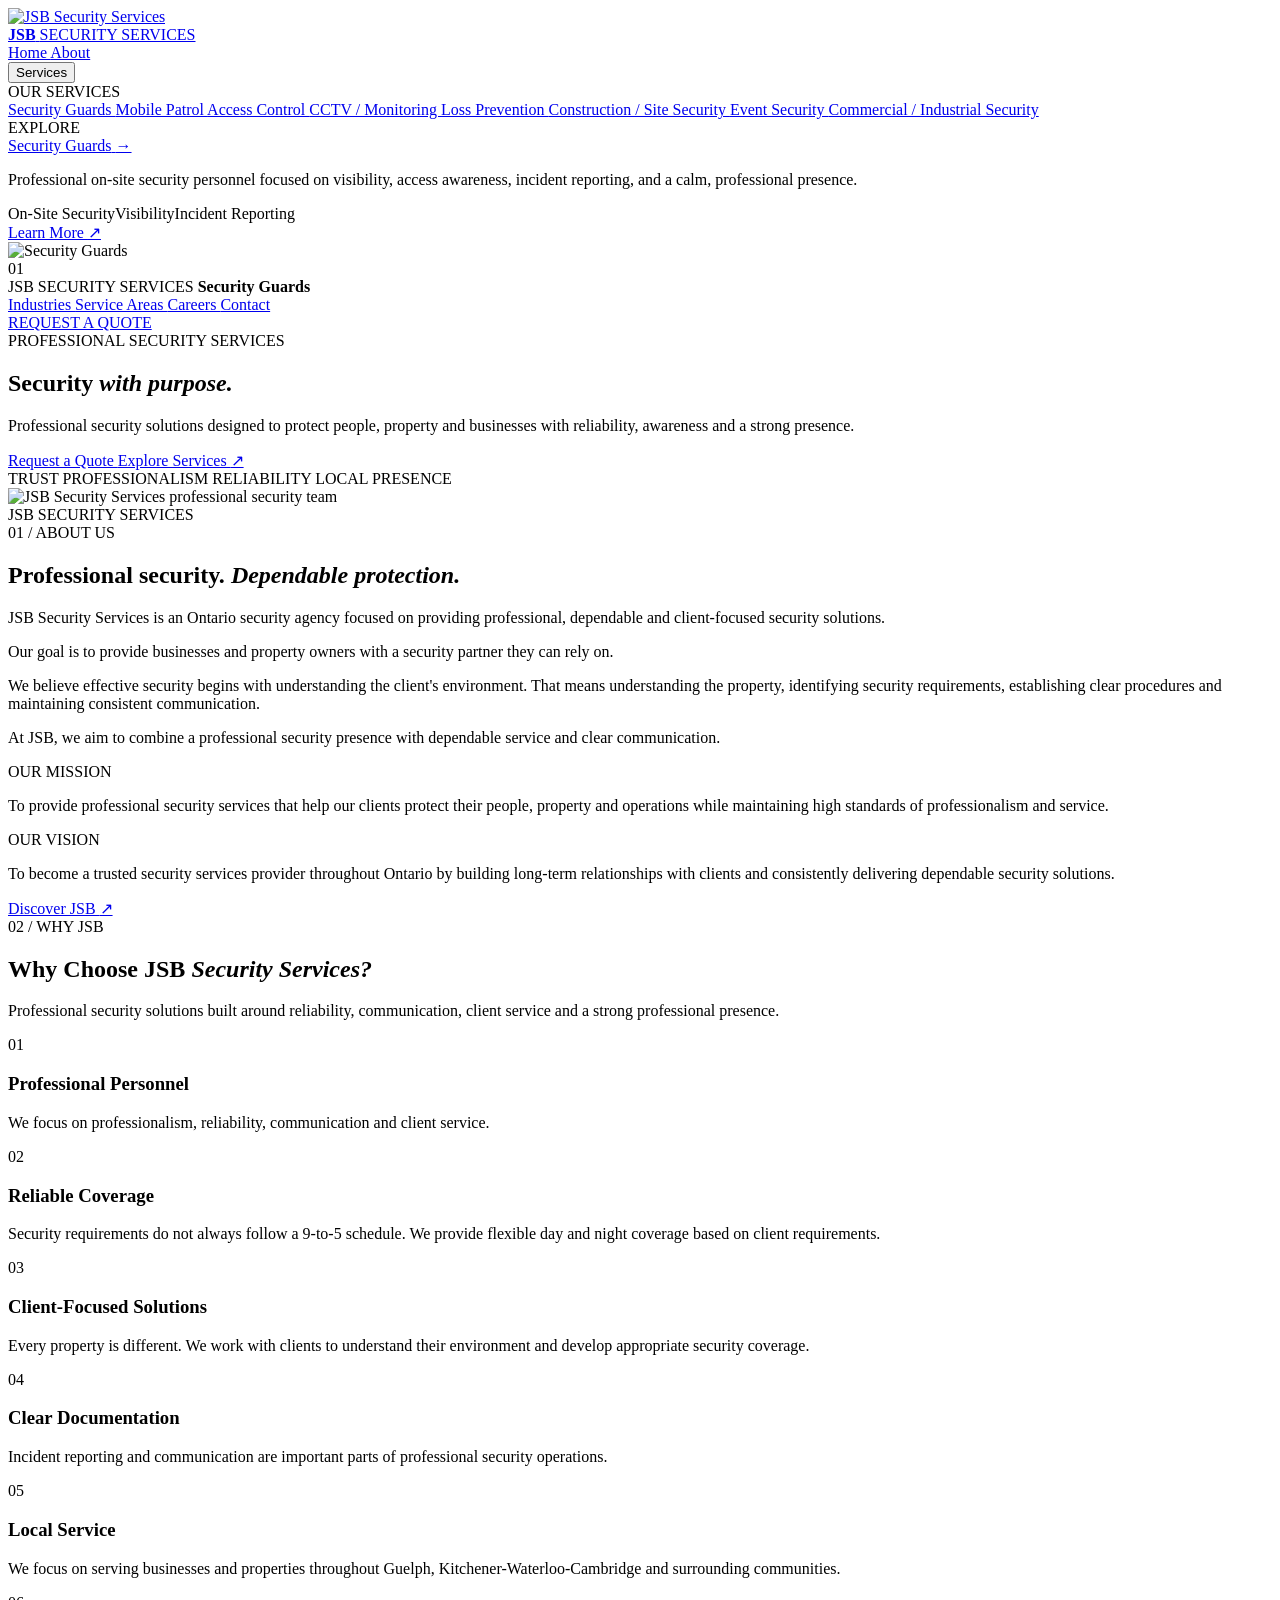
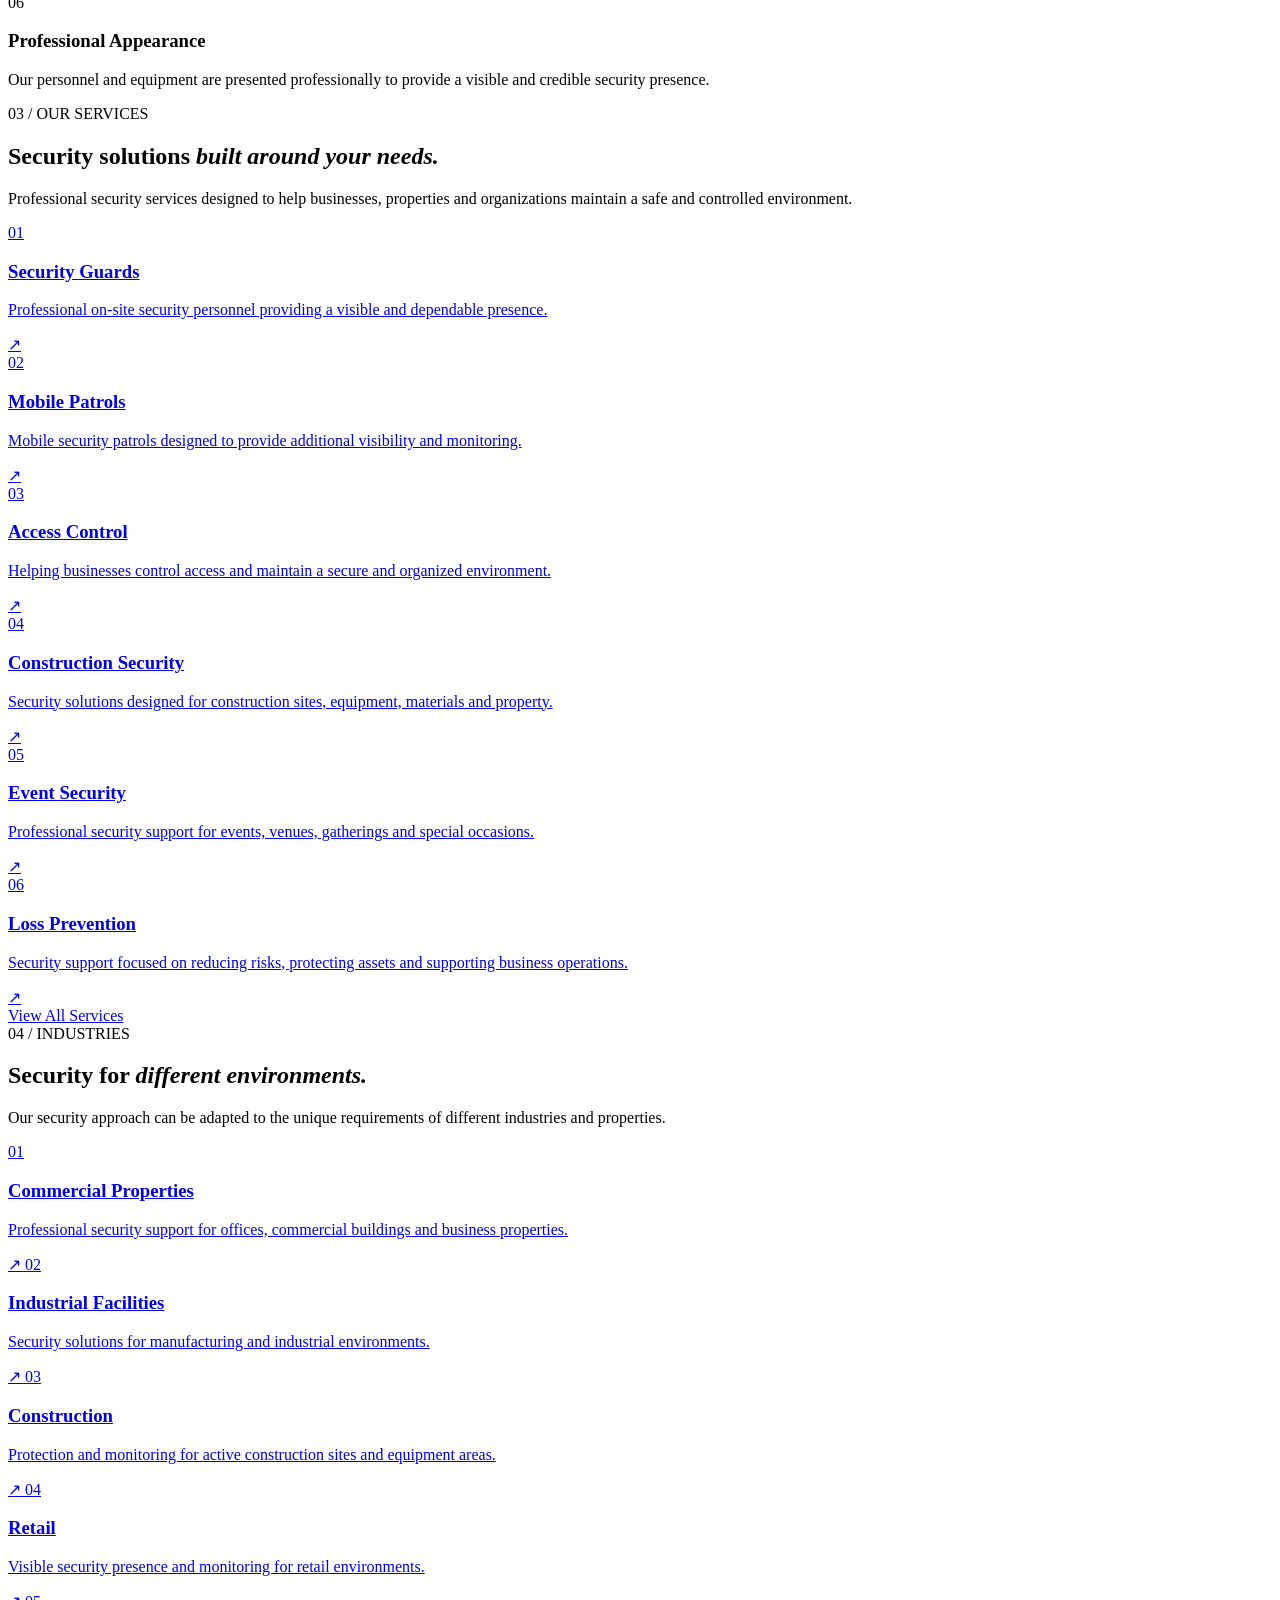
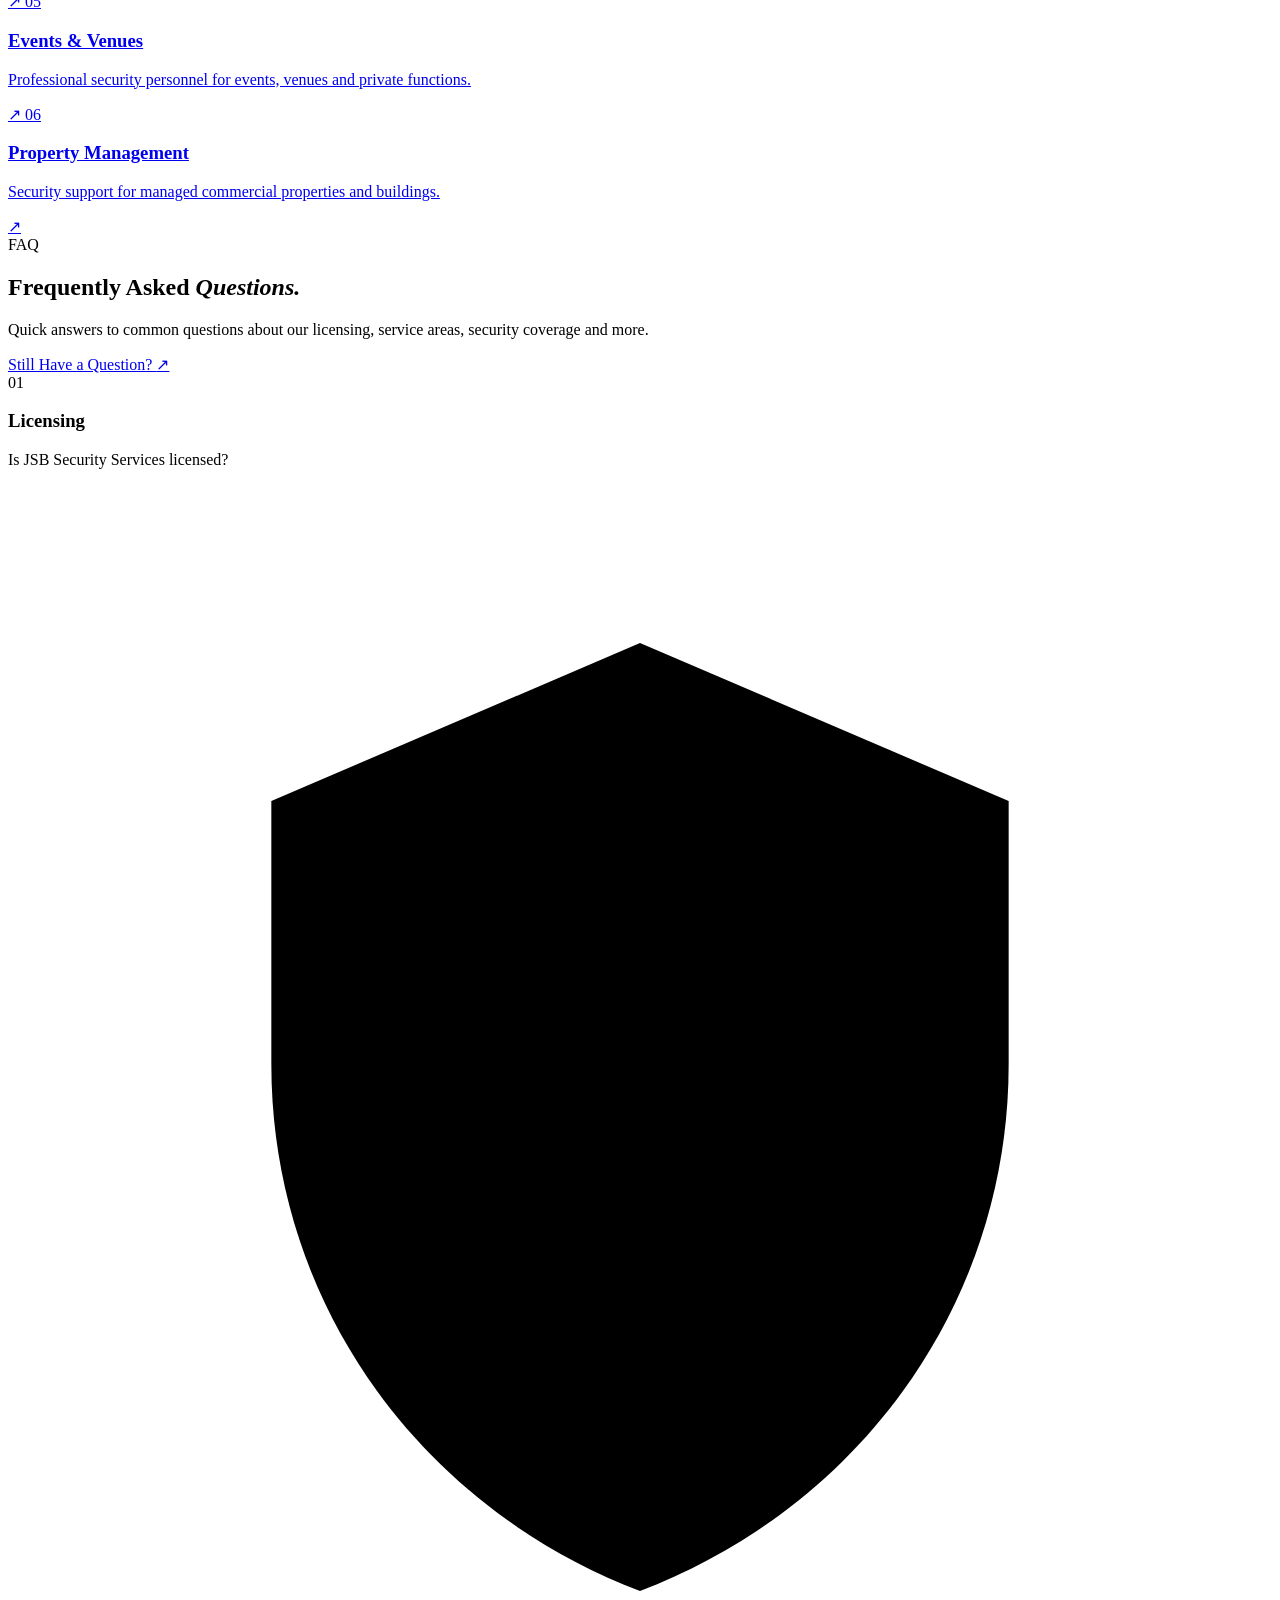
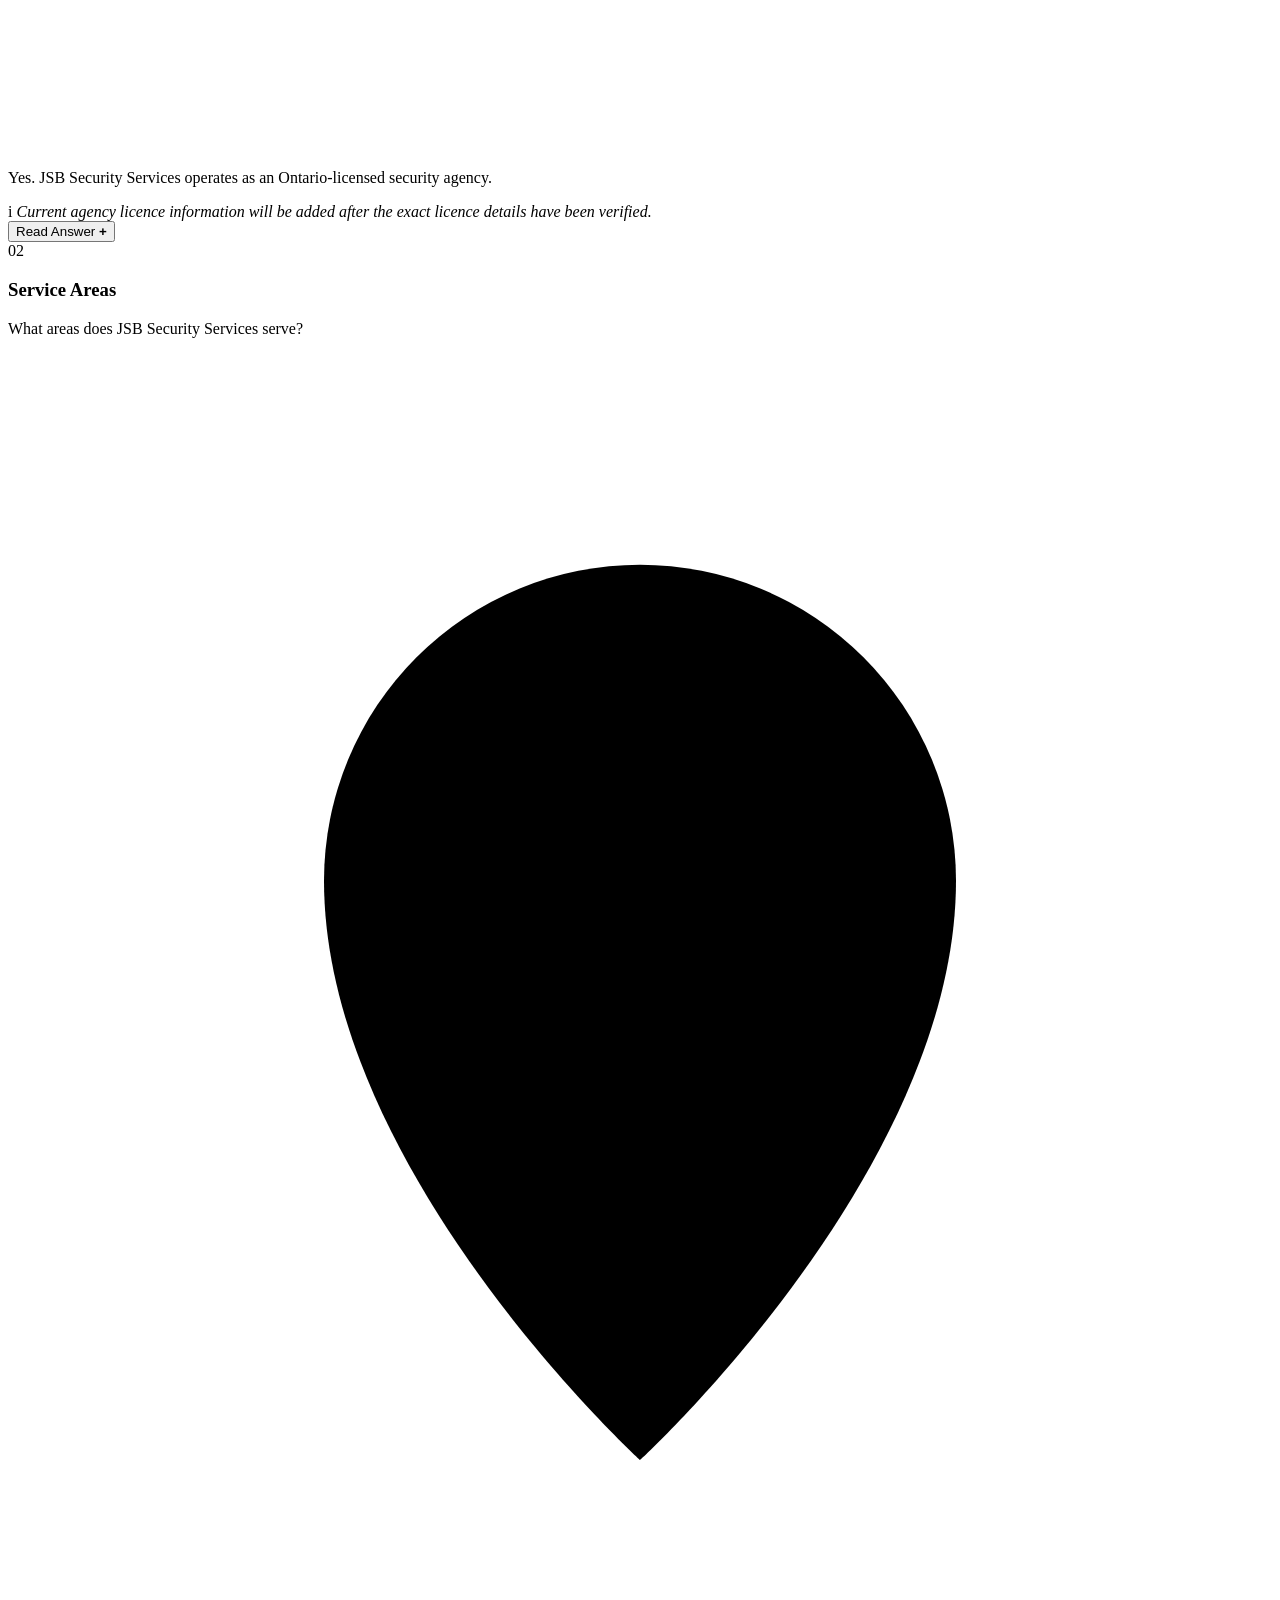
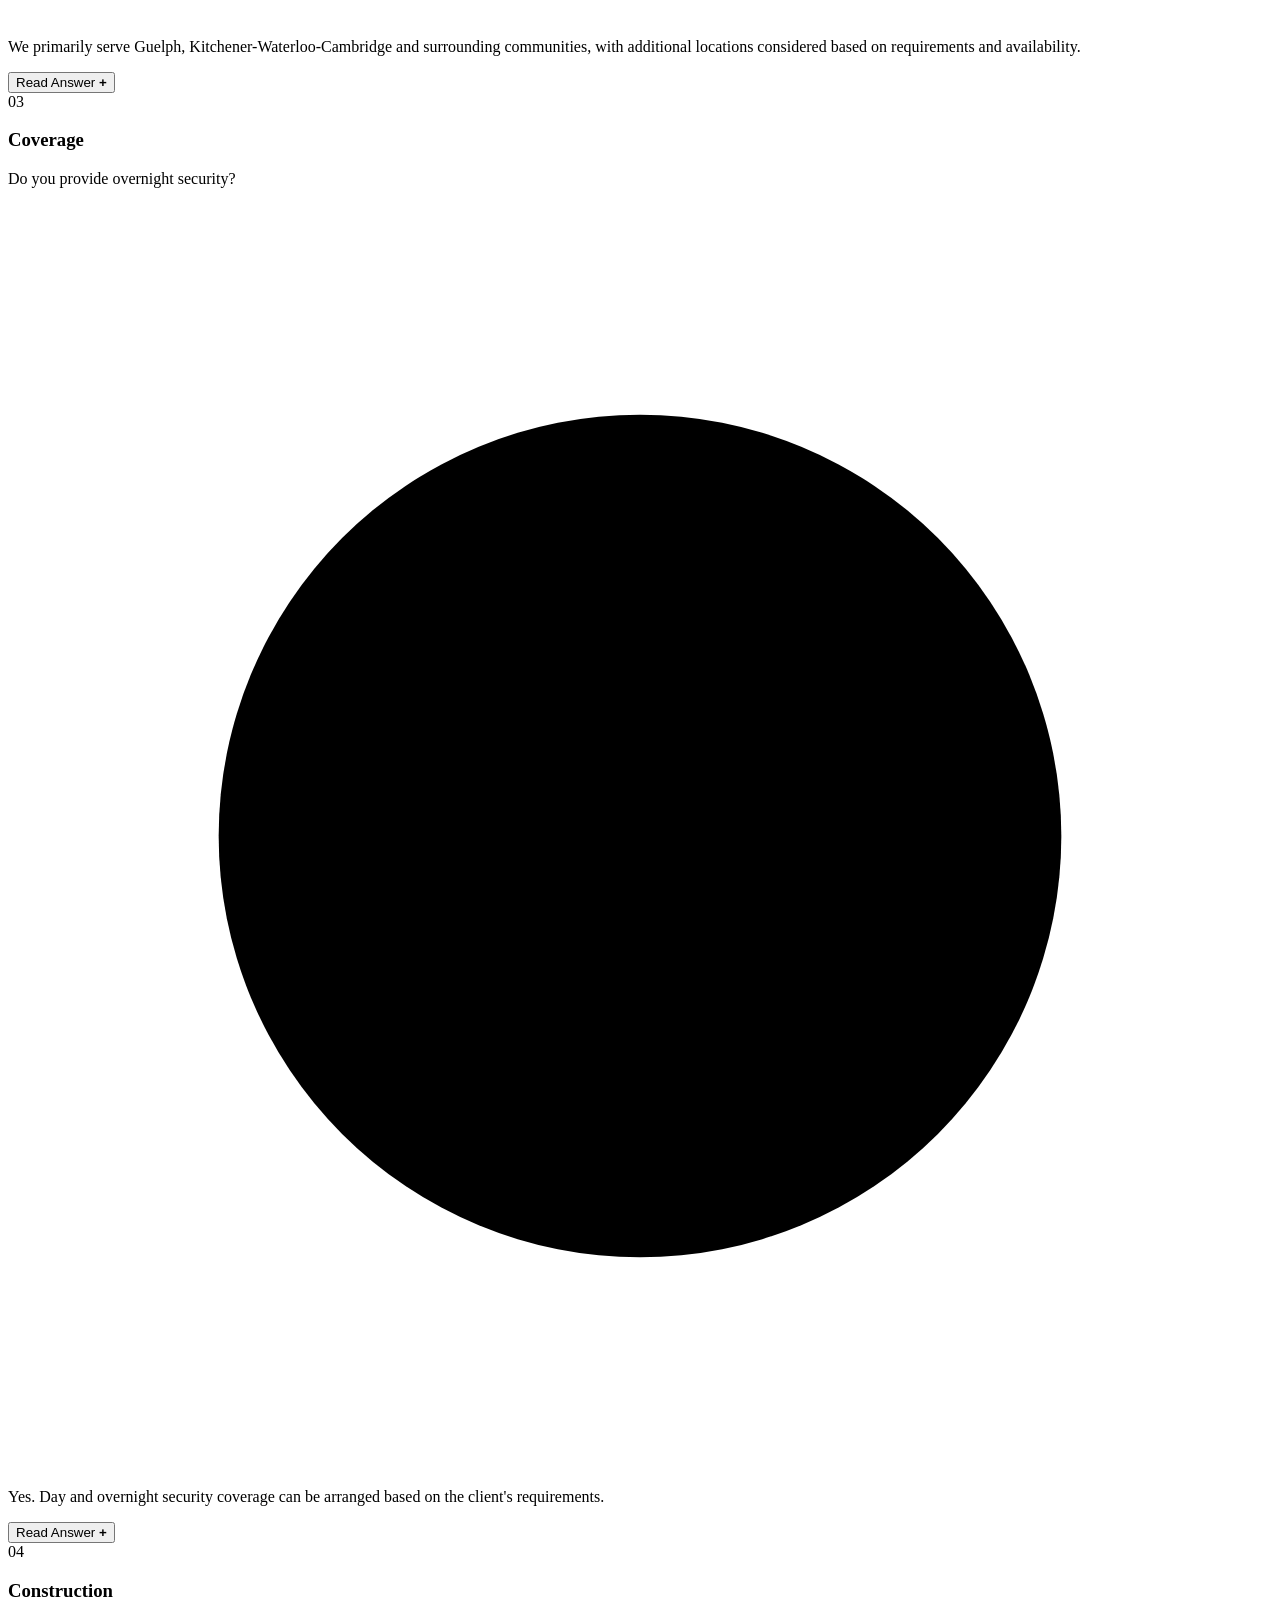
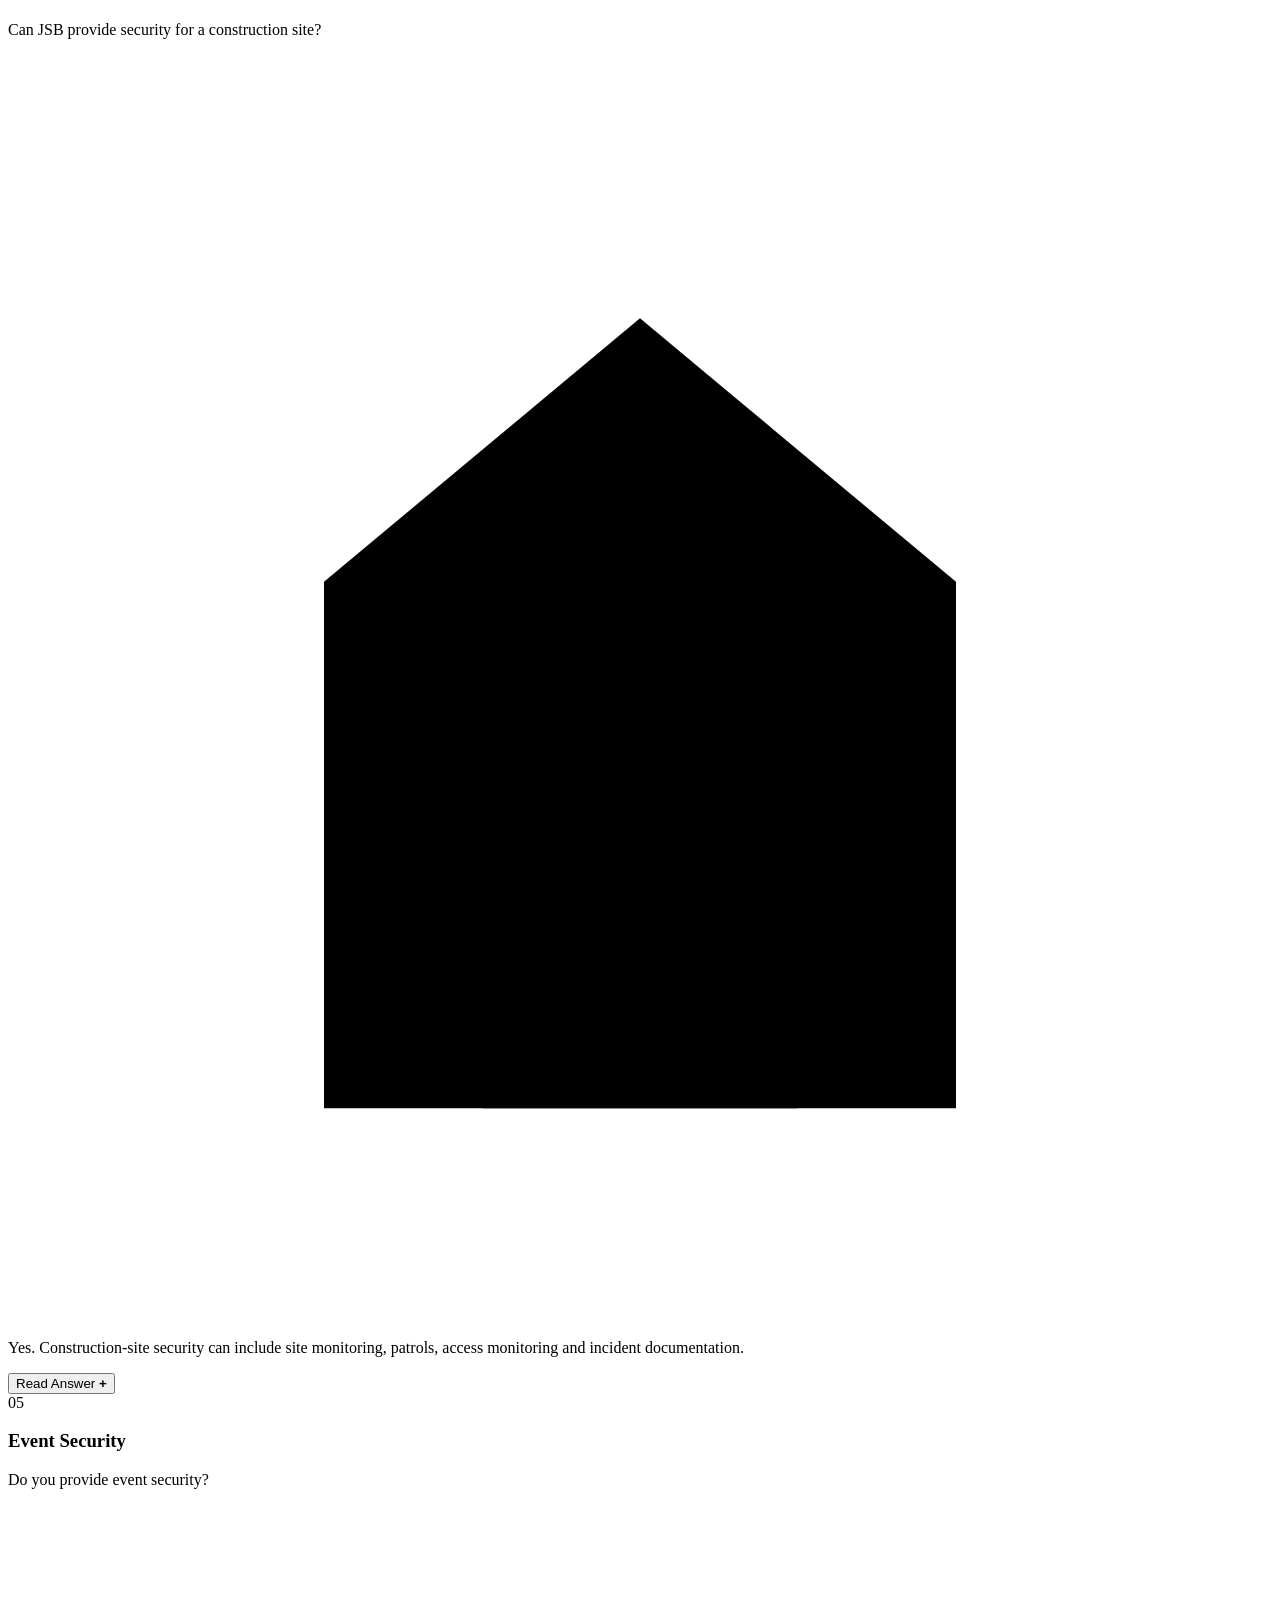
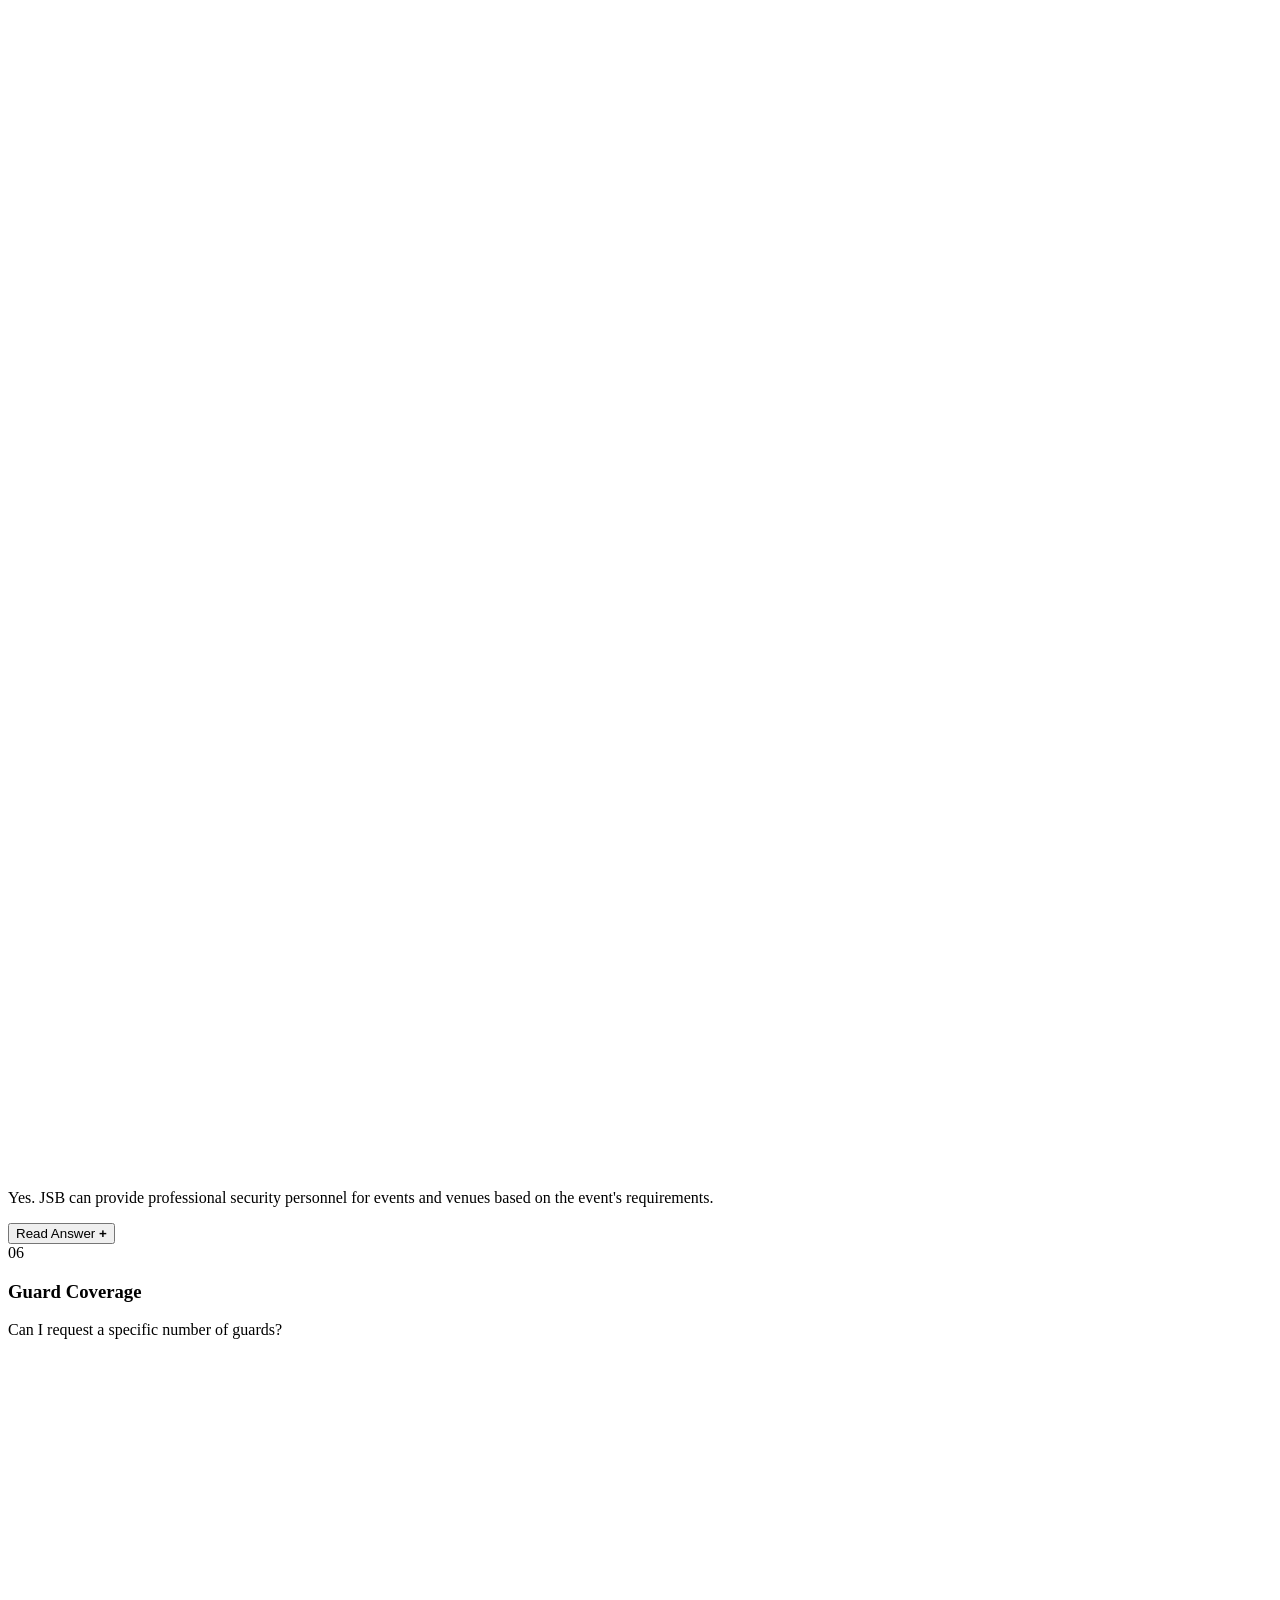
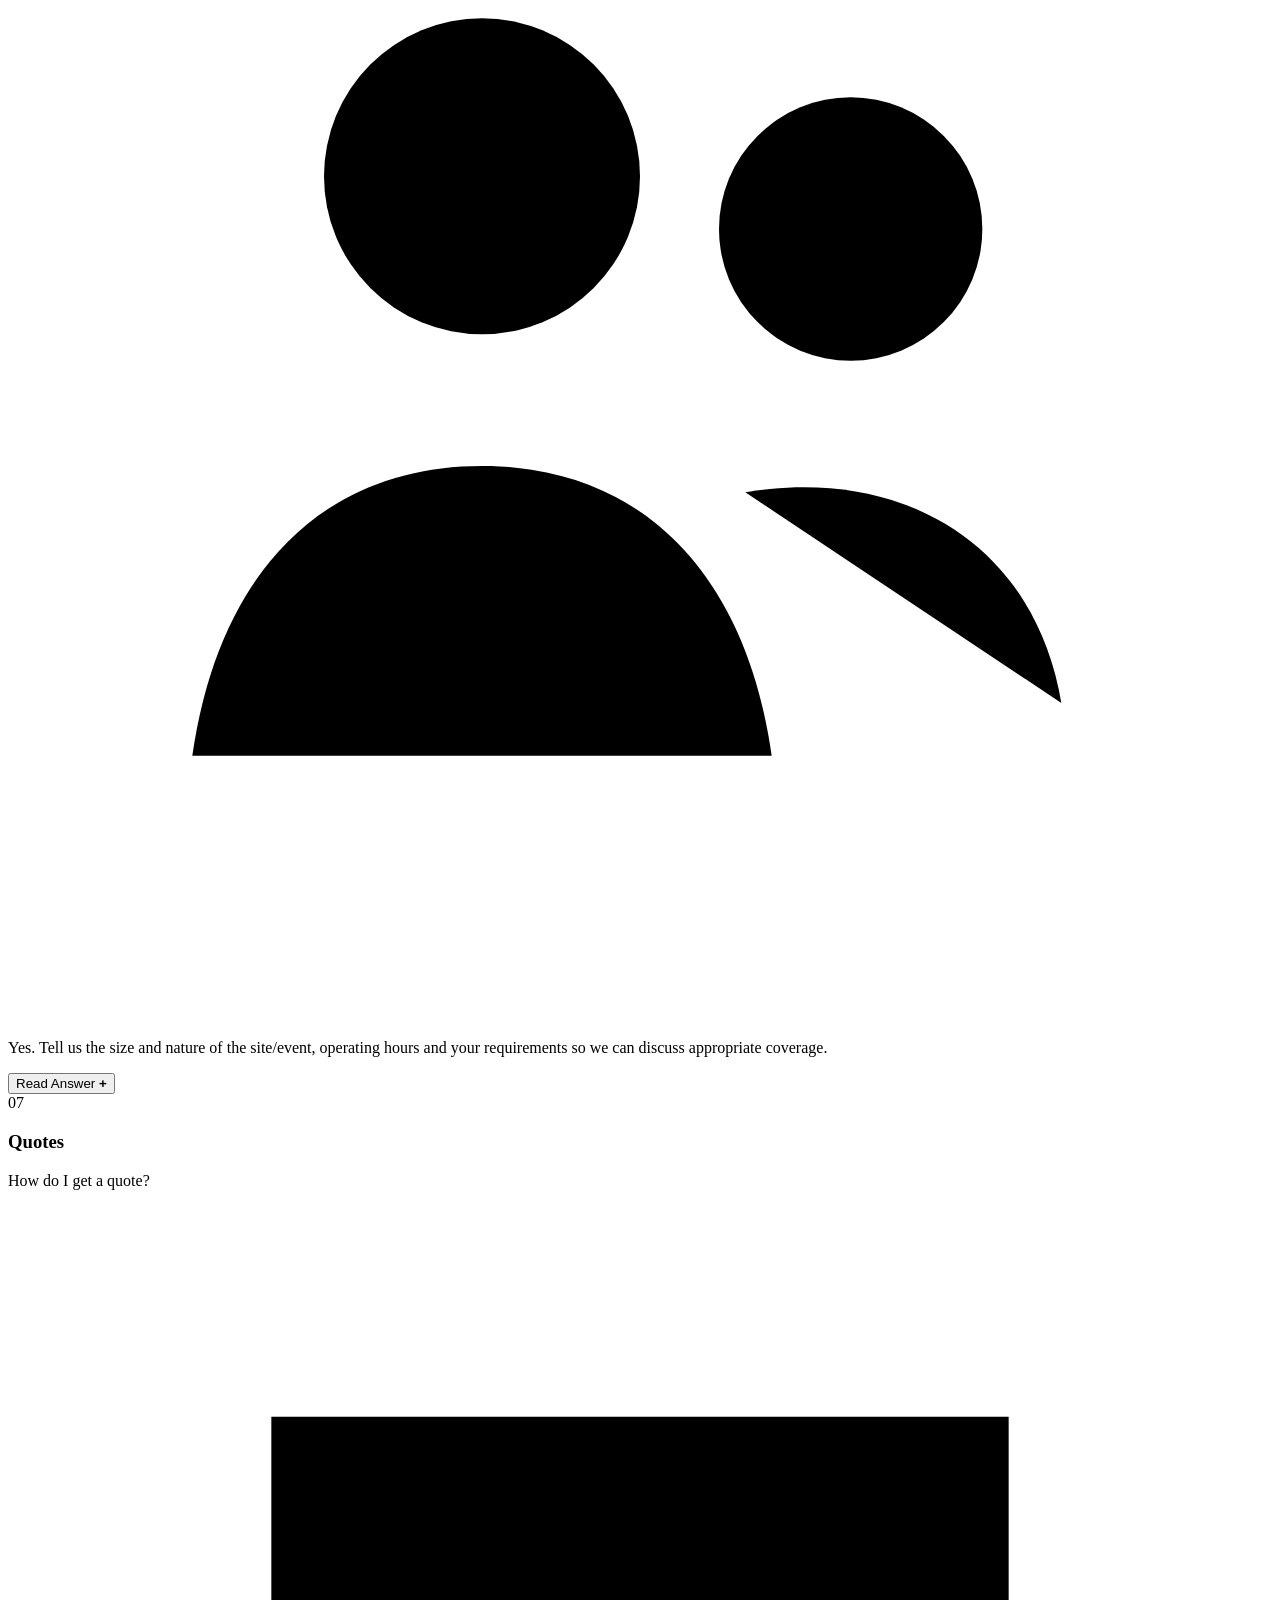
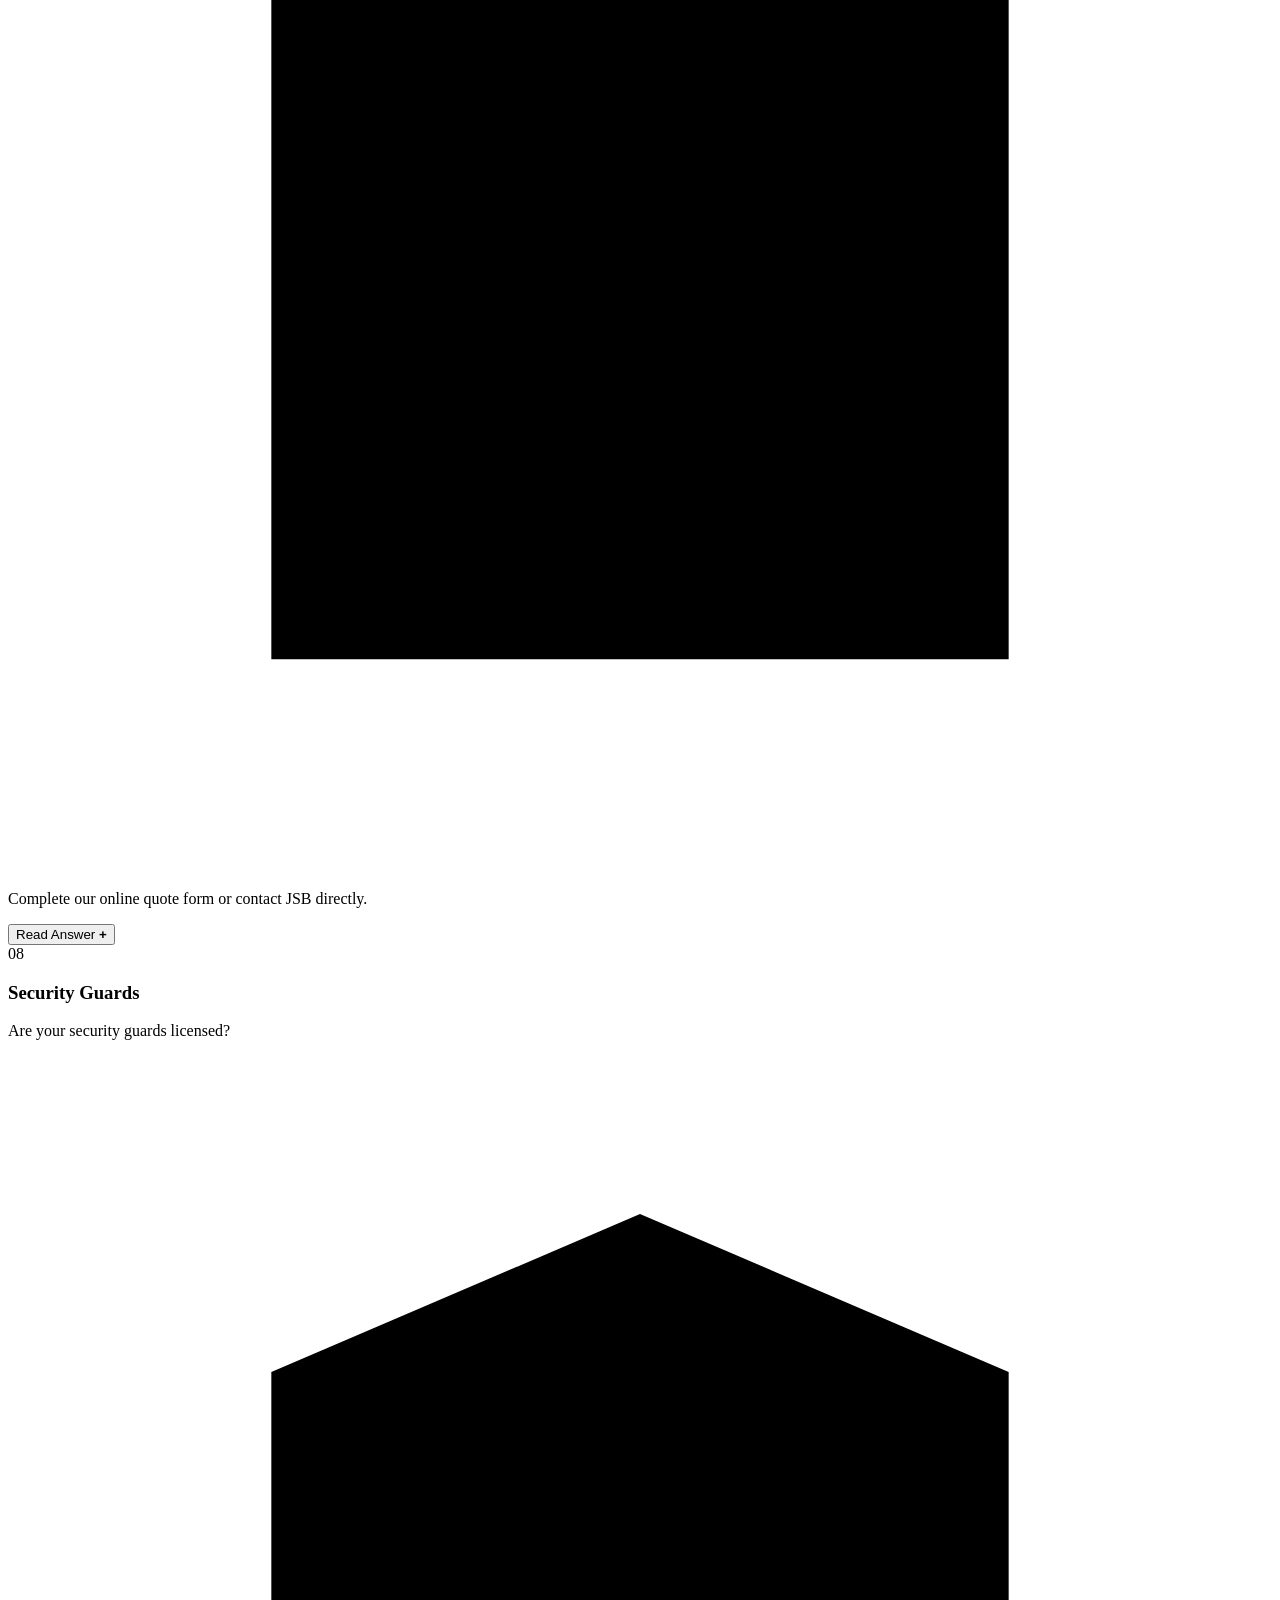
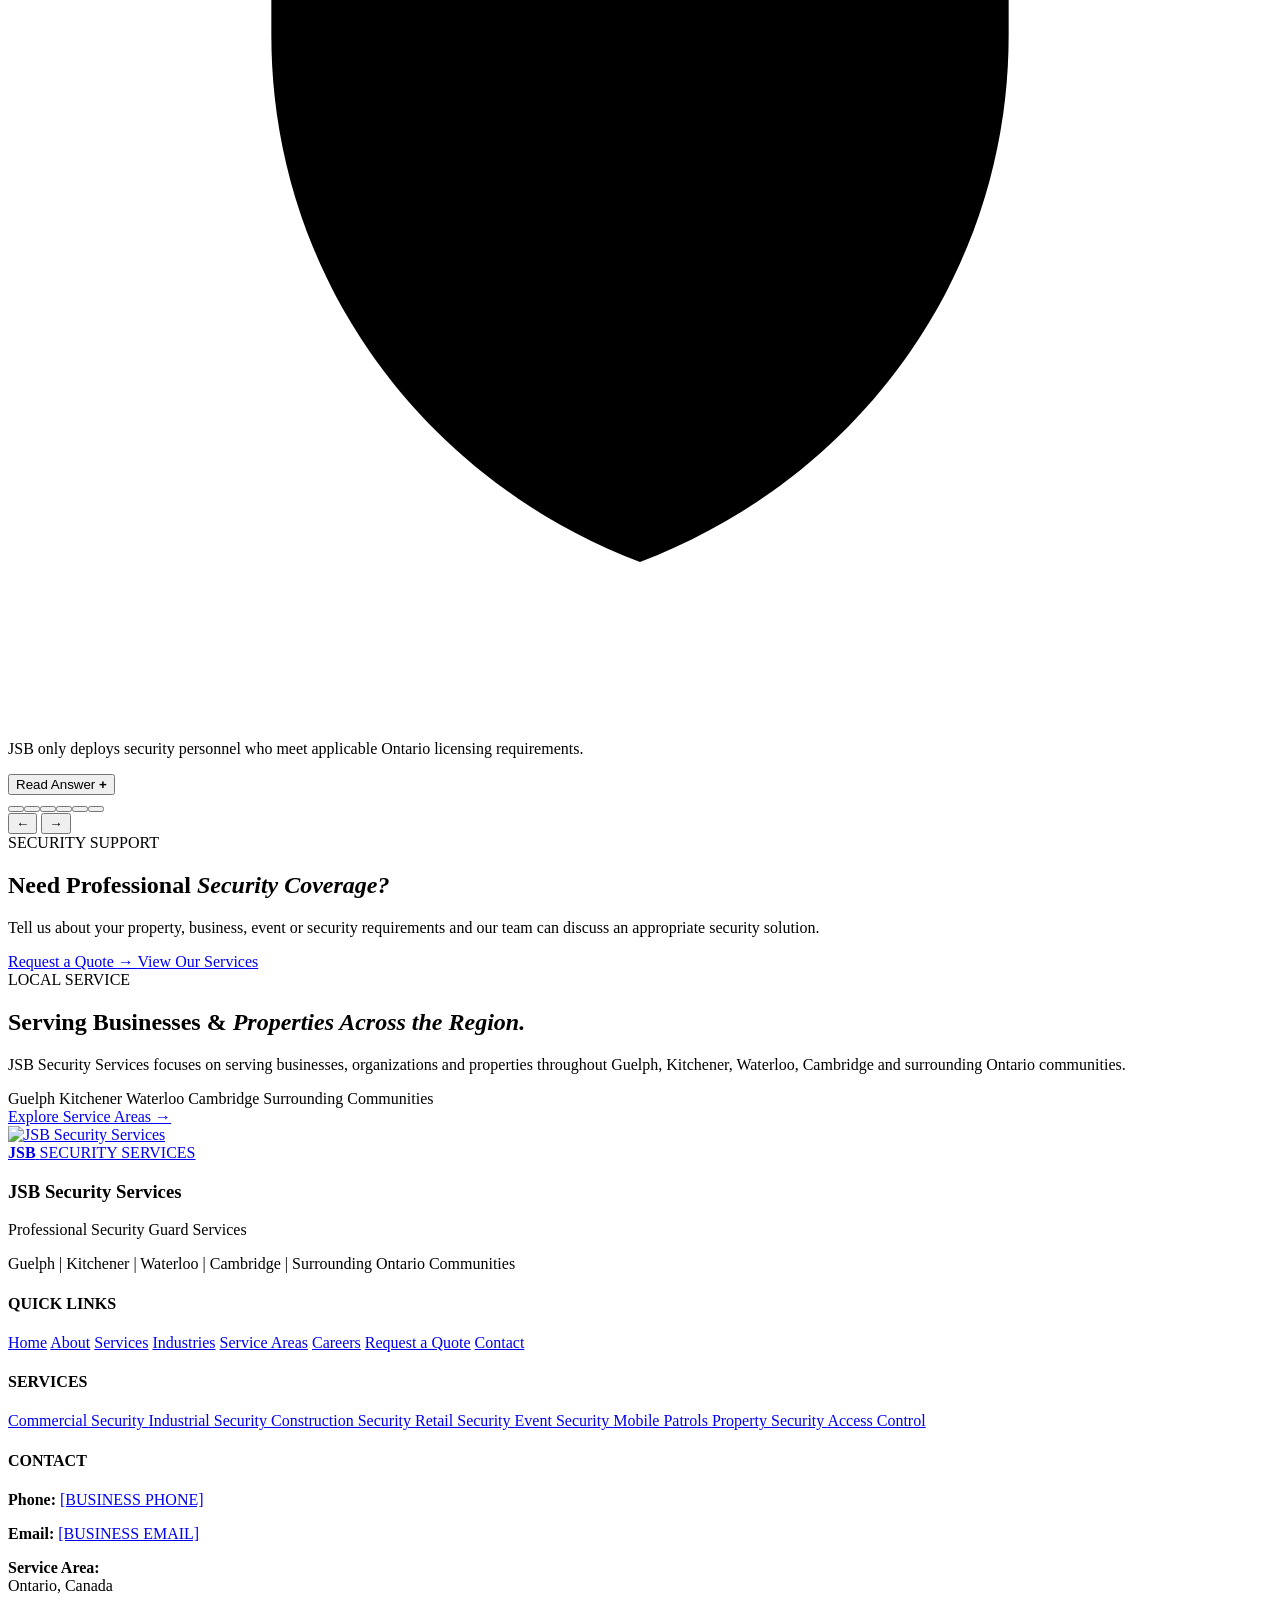
==== commit 18bfe697: "Fix mobile navbar and responsive services menu" ====
--- a/frontend/index.html
+++ b/frontend/index.html
@@ -17,7 +17,7 @@
         rel="stylesheet">
 
     <!-- Main CSS -->
-    <link rel="stylesheet" href="css/style.css">
+    <link rel="stylesheet" href="frontend/css/style.css">
 </head>
 
 <body class="home-page">
@@ -32,10 +32,10 @@
         <a href="index.html" class="brand">
 
             <img
-                src="../Logo.jpeg"
-                alt="JSB Security Services"
-                class="brand-logo"
-            >
+    src="Logo.jpeg"
+    alt="JSB Security Services"
+    class="brand-logo"
+>
 
             <div class="brand-copy">
                 <strong>JSB</strong>
@@ -50,7 +50,7 @@
                 Home
             </a>
 
-            <a href="about.html" class="nav-link">
+            <a href="frontend/about.html" class="nav-link">
                 About
             </a>
 
@@ -84,49 +84,49 @@
                     OUR SERVICES
                 </div>
 
-                <a href="services.html#security-guards"
+                <a href="frontend/services.html#security-guards"
                    class="services-mega-item active"
                    data-service="guards">
                     Security Guards
                 </a>
 
-                <a href="services.html#mobile-patrol"
+                <a href="frontend/services.html#mobile-patrol"
                    class="services-mega-item"
                    data-service="mobile">
                     Mobile Patrol
                 </a>
 
-                <a href="services.html#access-control"
+                <a href="frontend/services.html#access-control"
                    class="services-mega-item"
                    data-service="access">
                     Access Control
                 </a>
 
-                <a href="services.html#cctv-monitoring"
+                <a href="frontend/services.html#cctv-monitoring"
                    class="services-mega-item"
                    data-service="cctv">
                     CCTV / Monitoring
                 </a>
 
-                <a href="services.html#loss-prevention"
+                <a href="frontend/services.html#loss-prevention"
                    class="services-mega-item"
                    data-service="loss">
                     Loss Prevention
                 </a>
 
-                <a href="services.html#construction-security"
+                <a href="frontend/services.html#construction-security"
                    class="services-mega-item"
                    data-service="construction">
                     Construction / Site Security
                 </a>
 
-                <a href="services.html#event-security"
+                <a href="frontend/services.html#event-security"
                    class="services-mega-item"
                    data-service="event">
                     Event Security
                 </a>
 
-                <a href="services.html#commercial-industrial-security"
+                <a href="frontend/services.html#commercial-industrial-security"
                    class="services-mega-item"
                    data-service="commercial">
                     Commercial / Industrial Security
@@ -142,7 +142,7 @@
                     EXPLORE
                 </div>
 
-                <a href="services.html#security-guards"
+                <a href="frontend/services.html#security-guards"
                    class="services-mega-title"
                    id="megaServiceTitleLink">
 
@@ -168,7 +168,7 @@
 
                 </div>
 
-                <a href="services.html#security-guards"
+                <a href="frontend/services.html#security-guards"
                    class="services-mega-learn"
                    id="megaServiceLearn">
 
@@ -184,7 +184,7 @@
             <div class="services-mega-visual">
 
                 <img
-                    src="../guard.png"
+                    src="guard.png"
                     alt="Security Guards"
                     id="megaServiceImage"
                     class="services-mega-image"
@@ -212,25 +212,25 @@
         </div>
     </div>
 </div>
-            <a href="industries.html" class="nav-link">
+            <a href="frontend/industries.html" class="nav-link">
                 Industries
             </a>
 
-            <a href="service-areas.html" class="nav-link">
+            <a href="frontend/service-areas.html" class="nav-link">
                 Service Areas
             </a>
 
-            <a href="careers.html" class="nav-link">
+            <a href="frontend/careers.html" class="nav-link">
                 Careers
             </a>
 
-            <a href="contact.html" class="nav-link">
+            <a href="frontend/contact.html" class="nav-link">
                 Contact
             </a>
 
         </nav>
 
-        <a href="contact.html" class="quote-button">
+        <a href="frontend/contact.html" class="quote-button">
             REQUEST A QUOTE
         </a>
 
@@ -245,7 +245,7 @@
 <section
     class="hero"
     style="
-        background-image: url('../Hero1%20img%20.png');
+        background-image: url('hero.png');
         background-size: cover;
         background-position: center center;
         background-repeat: no-repeat;
@@ -273,11 +273,11 @@
 
         <div class="hero-actions">
 
-            <a href="contact.html" class="button button-white">
+            <a href="frontend/contact.html" class="button button-white">
                 Request a Quote
             </a>
 
-            <a href="services.html" class="text-link light-link">
+            <a href="frontend/services.html" class="text-link light-link">
                 Explore Services
                 <span>↗</span>
             </a>
@@ -313,9 +313,9 @@
             <div class="home-about-image">
 
                 <img
-                    src="../about1 img.png"
-                    alt="JSB Security Services professional security team"
-                >
+    src="about img.png"
+    alt="JSB Security Services professional security team"
+>
 
                 <div class="about-image-label">
                     JSB SECURITY SERVICES
@@ -397,7 +397,7 @@
                 </div>
 
 
-                <a href="about.html" class="text-link dark-link">
+                <a href="frontend/about.html" class="text-link dark-link">
                     Discover JSB
                     <span>↗</span>
                 </a>
@@ -595,7 +595,8 @@
 
             <!-- SERVICE 01 -->
 
-            <a href="services.html" class="service-row">
+            <a href="frontend/services.html#security-guards" class="service-row">
+
 
                 <div class="service-number">
                     01
@@ -623,7 +624,7 @@
 
             <!-- SERVICE 02 -->
 
-            <a href="services.html" class="service-row">
+            <a href="frontend/services.html#mobile-patrol" class="service-row">
 
                 <div class="service-number">
                     02
@@ -651,7 +652,7 @@
 
             <!-- SERVICE 03 -->
 
-            <a href="services.html" class="service-row">
+            <a href="frontend/services.html#access-control" class="service-row">
 
                 <div class="service-number">
                     03
@@ -679,7 +680,7 @@
 
             <!-- SERVICE 04 -->
 
-            <a href="services.html" class="service-row">
+            <a href="frontend/services.html#construction-security" class="service-row">
 
                 <div class="service-number">
                     04
@@ -707,7 +708,7 @@
 
             <!-- SERVICE 05 -->
 
-            <a href="services.html" class="service-row">
+            <a href="frontend/services.html#event-security" class="service-row">
 
                 <div class="service-number">
                     05
@@ -735,7 +736,7 @@
 
             <!-- SERVICE 06 -->
 
-            <a href="services.html" class="service-row">
+            <a href="frontend/services.html#loss-prevention" class="service-row">
 
                 <div class="service-number">
                     06
@@ -767,7 +768,7 @@
 
         <div class="services-bottom">
 
-            <a href="services.html" class="button button-dark">
+            <a href="frontend/services.html" class="button button-dark">
                 View All Services
             </a>
 
@@ -821,7 +822,7 @@
 
             <!-- 01 -->
 
-            <a href="industries.html" class="industry-premium-row">
+            <a href="frontend/industries.html" class="industry-premium-row">
 
                 <span class="industry-premium-number">01</span>
 
@@ -841,7 +842,7 @@
 
             <!-- 02 -->
 
-            <a href="industries.html" class="industry-premium-row">
+            <a href="frontend/industries.html" class="industry-premium-row">
 
                 <span class="industry-premium-number">02</span>
 
@@ -861,7 +862,7 @@
 
             <!-- 03 -->
 
-            <a href="industries.html" class="industry-premium-row">
+            <a href="frontend/industries.html" class="industry-premium-row">
 
                 <span class="industry-premium-number">03</span>
 
@@ -881,7 +882,7 @@
 
             <!-- 04 -->
 
-            <a href="industries.html" class="industry-premium-row">
+            <a href="frontend/industries.html" class="industry-premium-row">
 
                 <span class="industry-premium-number">04</span>
 
@@ -901,7 +902,7 @@
 
             <!-- 05 -->
 
-            <a href="industries.html" class="industry-premium-row">
+            <a href="frontend/industries.html" class="industry-premium-row">
 
                 <span class="industry-premium-number">05</span>
 
@@ -921,7 +922,7 @@
 
             <!-- 06 -->
 
-            <a href="industries.html" class="industry-premium-row">
+            <a href="frontend/industries.html" class="industry-premium-row">
 
                 <span class="industry-premium-number">06</span>
 
@@ -978,7 +979,7 @@
                 service areas, security coverage and more.
             </p>
 
-            <a href="contact.html" class="home-faq-contact-link">
+            <a href="frontend/contact.html" class="home-faq-contact-link">
                 Still Have a Question?
                 <span>↗</span>
             </a>
@@ -1543,7 +1544,7 @@
 
                 <div class="home-support-actions">
 
-                    <a href="contact.html" class="home-support-primary">
+                    <a href="frontend/contact.html" class="home-support-primary">
 
                         <span>
                             Request a Quote
@@ -1556,7 +1557,7 @@
                     </a>
 
 
-                    <a href="services.html" class="home-support-secondary">
+                    <a href="frontend/services.html" class="home-support-secondary">
                         View Our Services
                     </a>
 
@@ -1607,7 +1608,7 @@
                 </div>
 
 
-                <a href="service-areas.html" class="home-local-link">
+                <a href="frontend/service-areas.html" class="home-local-link">
                     Explore Service Areas →
                 </a>
 
@@ -1640,7 +1641,7 @@
                 <a href="index.html" class="footer-logo">
 
                     <img
-                        src="../Logo.jpeg"
+                       src="Logo.jpeg"
                         alt="JSB Security Services"
                         class="footer-logo-image"
                     >
@@ -1676,19 +1677,19 @@
 
                 <a href="index.html">Home</a>
 
-                <a href="about.html">About</a>
-
-                <a href="services.html">Services</a>
-
-                <a href="industries.html">Industries</a>
-
-                <a href="service-areas.html">Service Areas</a>
-
-                <a href="careers.html">Careers</a>
-
-                <a href="contact.html">Request a Quote</a>
-
-                <a href="contact.html">Contact</a>
+                <a href="frontend/about.html">About</a>
+
+                <a href="frontend/services.html">Services</a>
+
+                <a href="frontend/industries.html">Industries</a>
+
+                <a href="frontend/service-areas.html">Service Areas</a>
+
+                <a href="frontend/careers.html">Careers</a>
+
+                <a href="frontend/contact.html">Request a Quote</a>
+
+                <a href="frontend/contact.html">Contact</a>
 
             </div>
 
@@ -1699,35 +1700,35 @@
 
                 <h4>SERVICES</h4>
 
-                <a href="services.html">
+                <a href="frontend/services.html">
                     Commercial Security
                 </a>
 
-                <a href="services.html">
+                <a href="frontend/services.html">
                     Industrial Security
                 </a>
 
-                <a href="services.html">
+                <a href="frontend/services.html">
                     Construction Security
                 </a>
 
-                <a href="services.html">
+                <a href="frontend/services.html">
                     Retail Security
                 </a>
 
-                <a href="services.html">
+                <a href="frontend/services.html">
                     Event Security
                 </a>
 
-                <a href="services.html">
+                <a href="frontend/services.html">
                     Mobile Patrols
                 </a>
 
-                <a href="services.html">
+                <a href="frontend/services.html">
                     Property Security
                 </a>
 
-                <a href="services.html">
+                <a href="frontend/services.html">
                     Access Control
                 </a>
 
@@ -1792,13 +1793,13 @@
 
             <div class="footer-legal-links">
 
-                <a href="privacy-policy.html">
+                <a href="frontend/privacy-policy.html">
                     Privacy Policy
                 </a>
 
                 <span>|</span>
 
-                <a href="terms-conditions.html">
+                <a href="frontend/terms-conditions.html">
                     Terms &amp; Conditions
                 </a>
 
@@ -2275,8 +2276,8 @@
         guards: {
             number: "01",
             title: "Security Guards",
-            image: "../guard.png",
-            url: "services.html#security-guards",
+            image: "guard.png",
+            url: "frontend/services.html#security-guards",
 
             description:
                 "Professional on-site security personnel focused on visibility, access awareness, incident reporting, and a calm, professional presence.",
@@ -2292,8 +2293,8 @@
         mobile: {
             number: "02",
             title: "Mobile Patrol",
-            image: "../Mobile patrol.png",
-            url: "services.html#mobile-patrol",
+            image: "Mobile patrol.png",
+            url: "frontend/services.html#mobile-patrol",
 
             description:
                 "Scheduled and responsive patrol coverage designed to deter unwanted activity and provide visible security across your property.",
@@ -2309,8 +2310,8 @@
         access: {
             number: "03",
             title: "Access Control",
-            image: "../Access controll.png",
-            url: "services.html#access-control",
+            image: "Access controll.png",
+            url: "frontend/services.html#access-control",
 
             description:
                 "Controlled entry support for employees, visitors, contractors, and deliveries, helping maintain secure and organized site access.",
@@ -2326,8 +2327,8 @@
         cctv: {
             number: "04",
             title: "CCTV / Monitoring",
-            image: "../Monitor cctv.png",
-            url: "services.html#cctv-monitoring",
+            image: "Monitor cctv.png",
+            url: "frontend/services.html#cctv-monitoring",
 
             description:
                 "Security monitoring support that helps identify unusual activity, document events, and strengthen situational awareness.",
@@ -2343,8 +2344,8 @@
         loss: {
             number: "05",
             title: "Loss Prevention",
-            image: "../Loss prevention.png",
-            url: "services.html#loss-prevention",
+            image: "Loss prevention.png",
+            url: "frontend/services.html#loss-prevention",
 
             description:
                 "Practical retail and commercial security support focused on reducing preventable loss, improving awareness, and protecting assets.",
@@ -2360,8 +2361,8 @@
         construction: {
             number: "06",
             title: "Construction / Site Security",
-            image: "../Construction.png",
-            url: "services.html#construction-security",
+            image: "Construction.png",
+            url: "frontend/services.html#construction-security",
 
             description:
                 "Security coverage for active construction environments, equipment, materials, access points, and after-hours site protection.",
@@ -2377,8 +2378,8 @@
         event: {
             number: "07",
             title: "Event Security",
-            image: "../Event.png",
-            url: "services.html#event-security",
+            image: "Event.png",
+            url: "frontend/services.html#event-security",
 
             description:
                 "Professional event security support for guest safety, access management, crowd awareness, and a controlled environment.",
@@ -2394,8 +2395,8 @@
         commercial: {
             number: "08",
             title: "Commercial / Industrial Security",
-            image: "../commercial.png",
-            url: "services.html#commercial-industrial-security",
+            image: "commercial.png",
+            url: "frontend/services.html#commercial-industrial-security",
 
             description:
                 "Tailored security coverage for commercial, industrial, retail, and property environments with site-specific security needs.",
